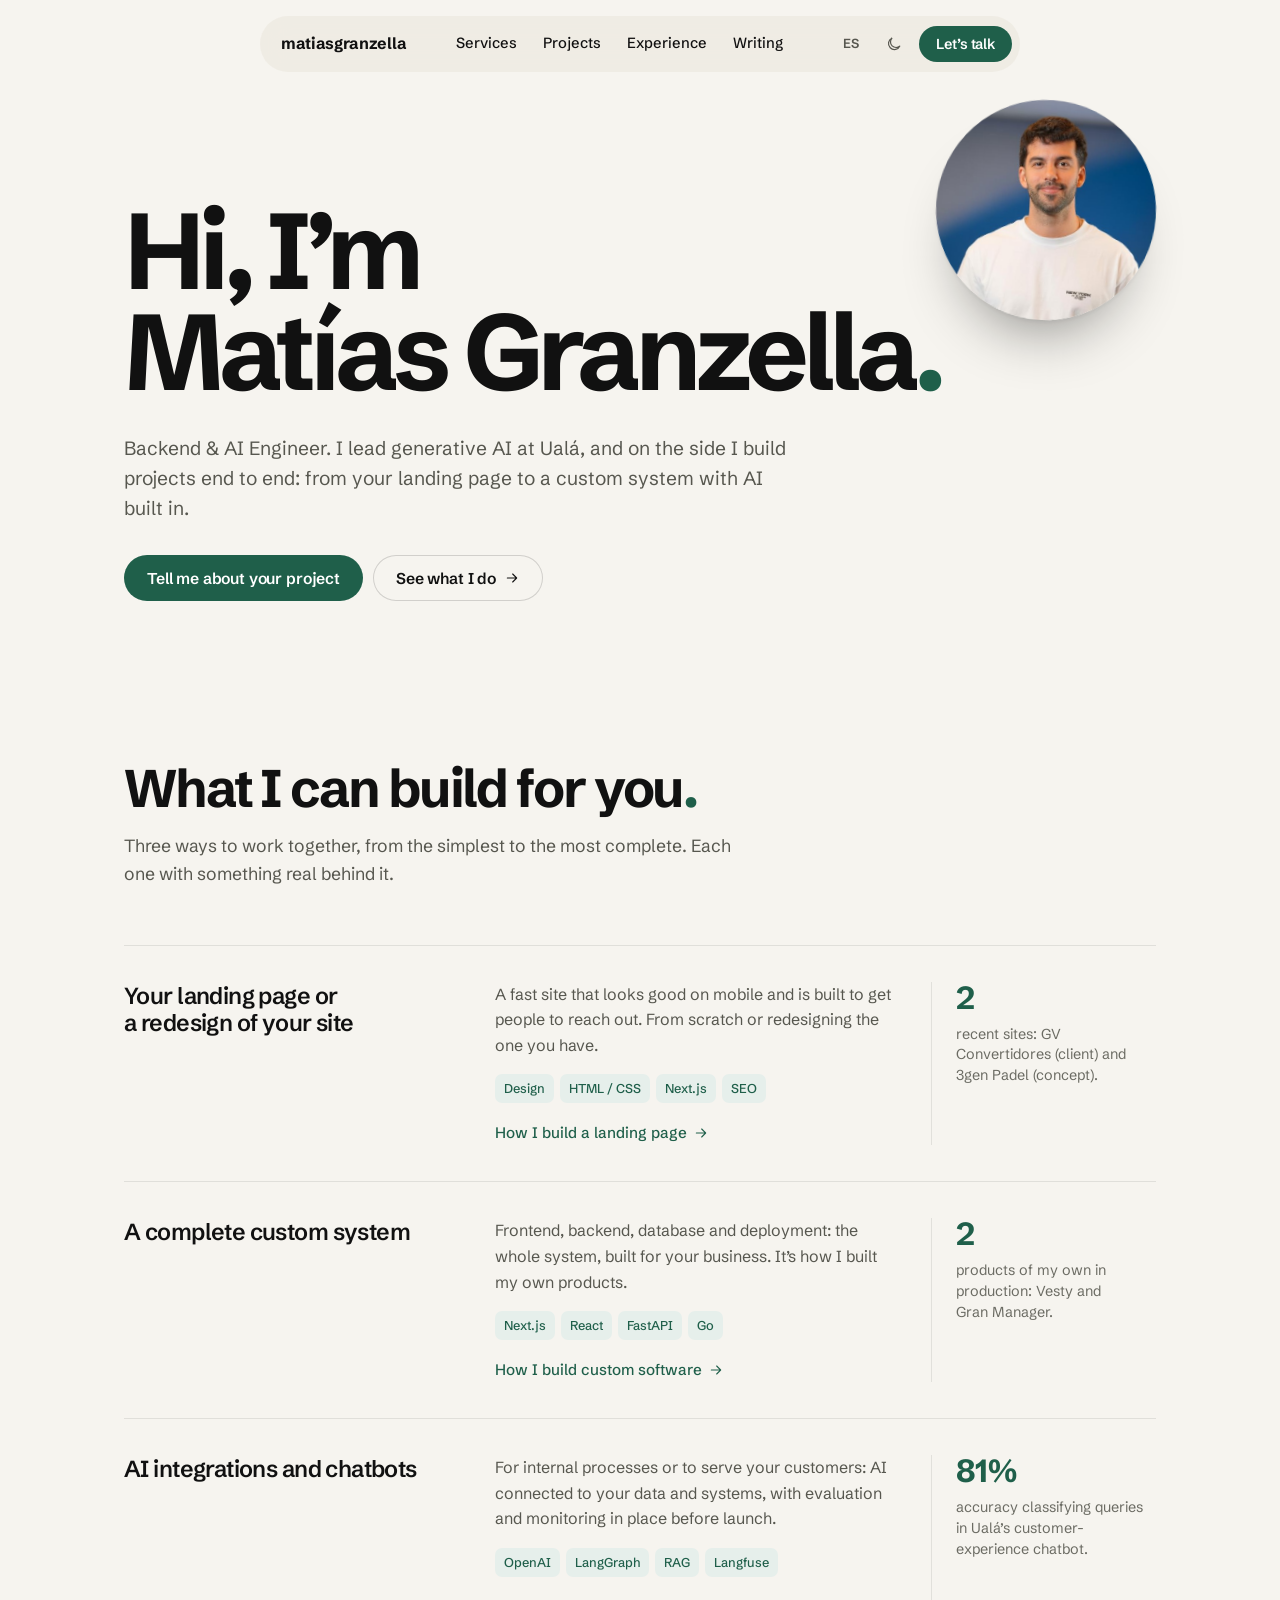
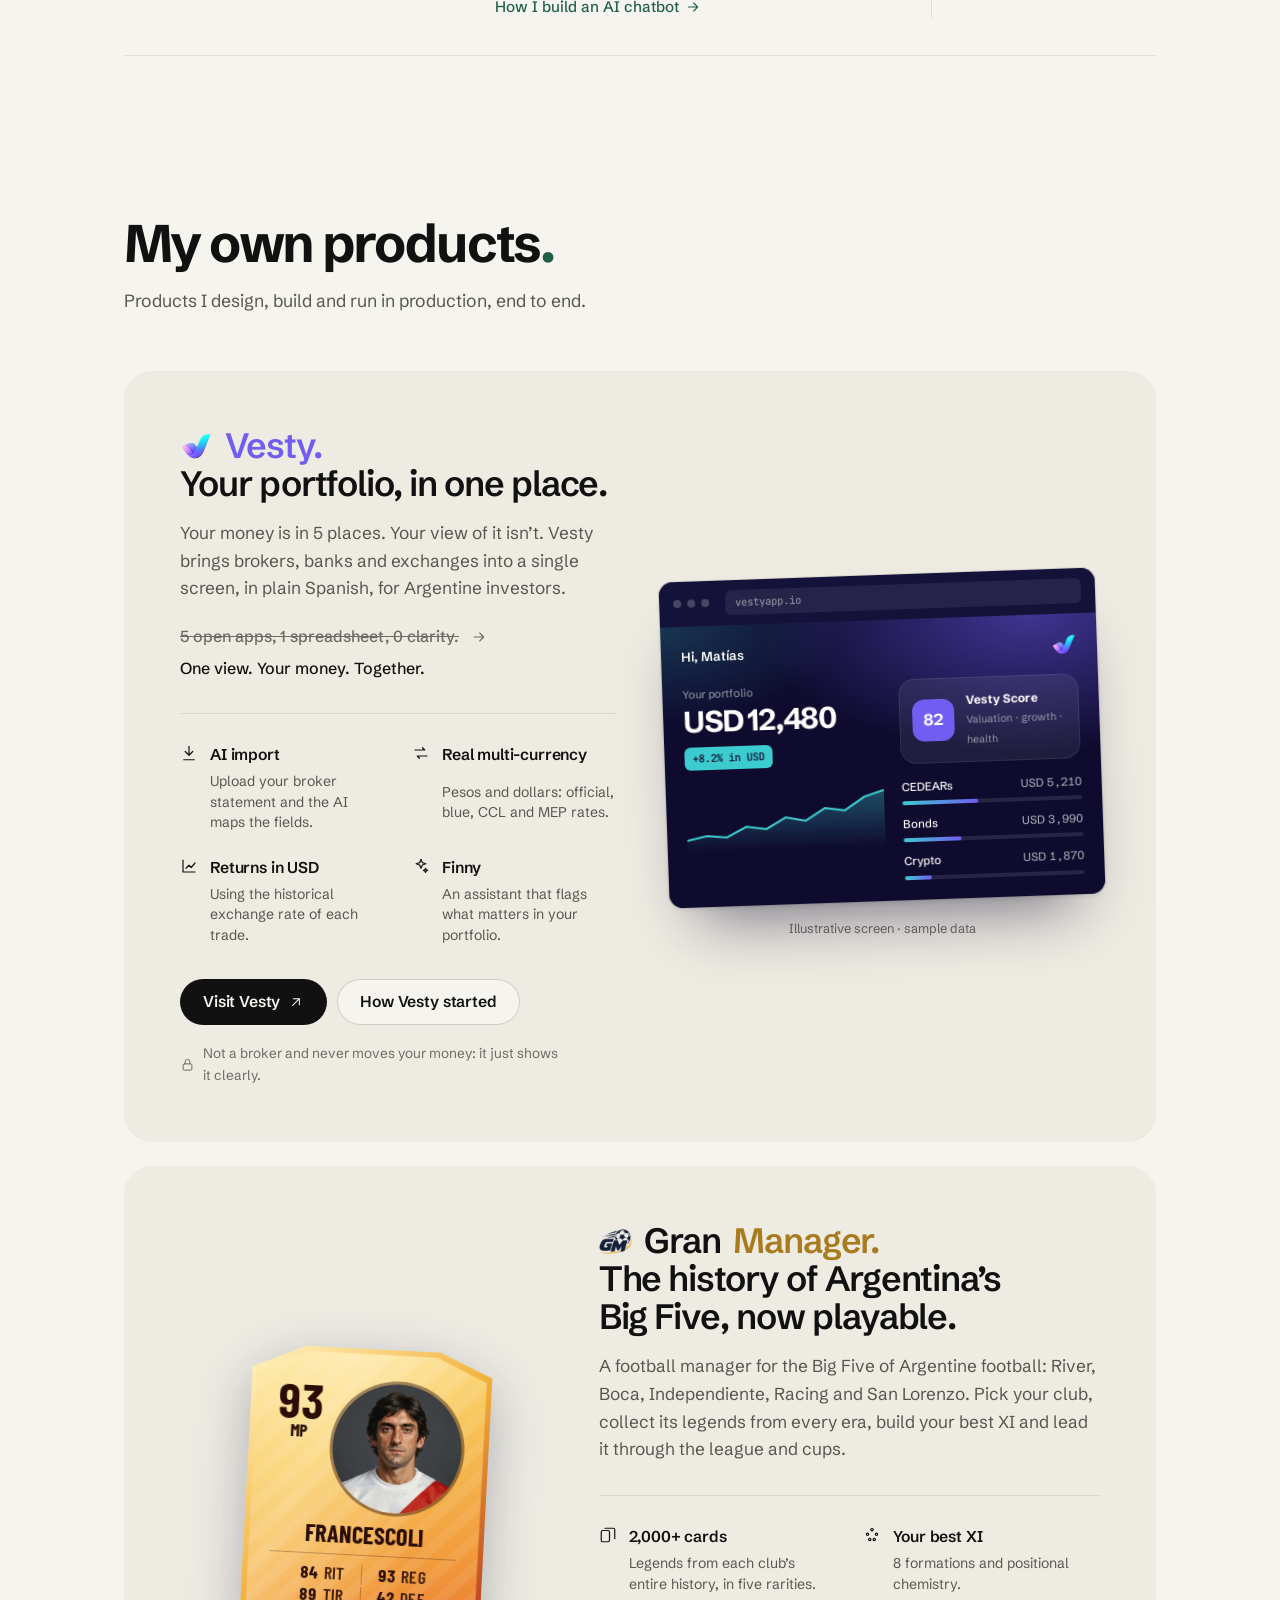
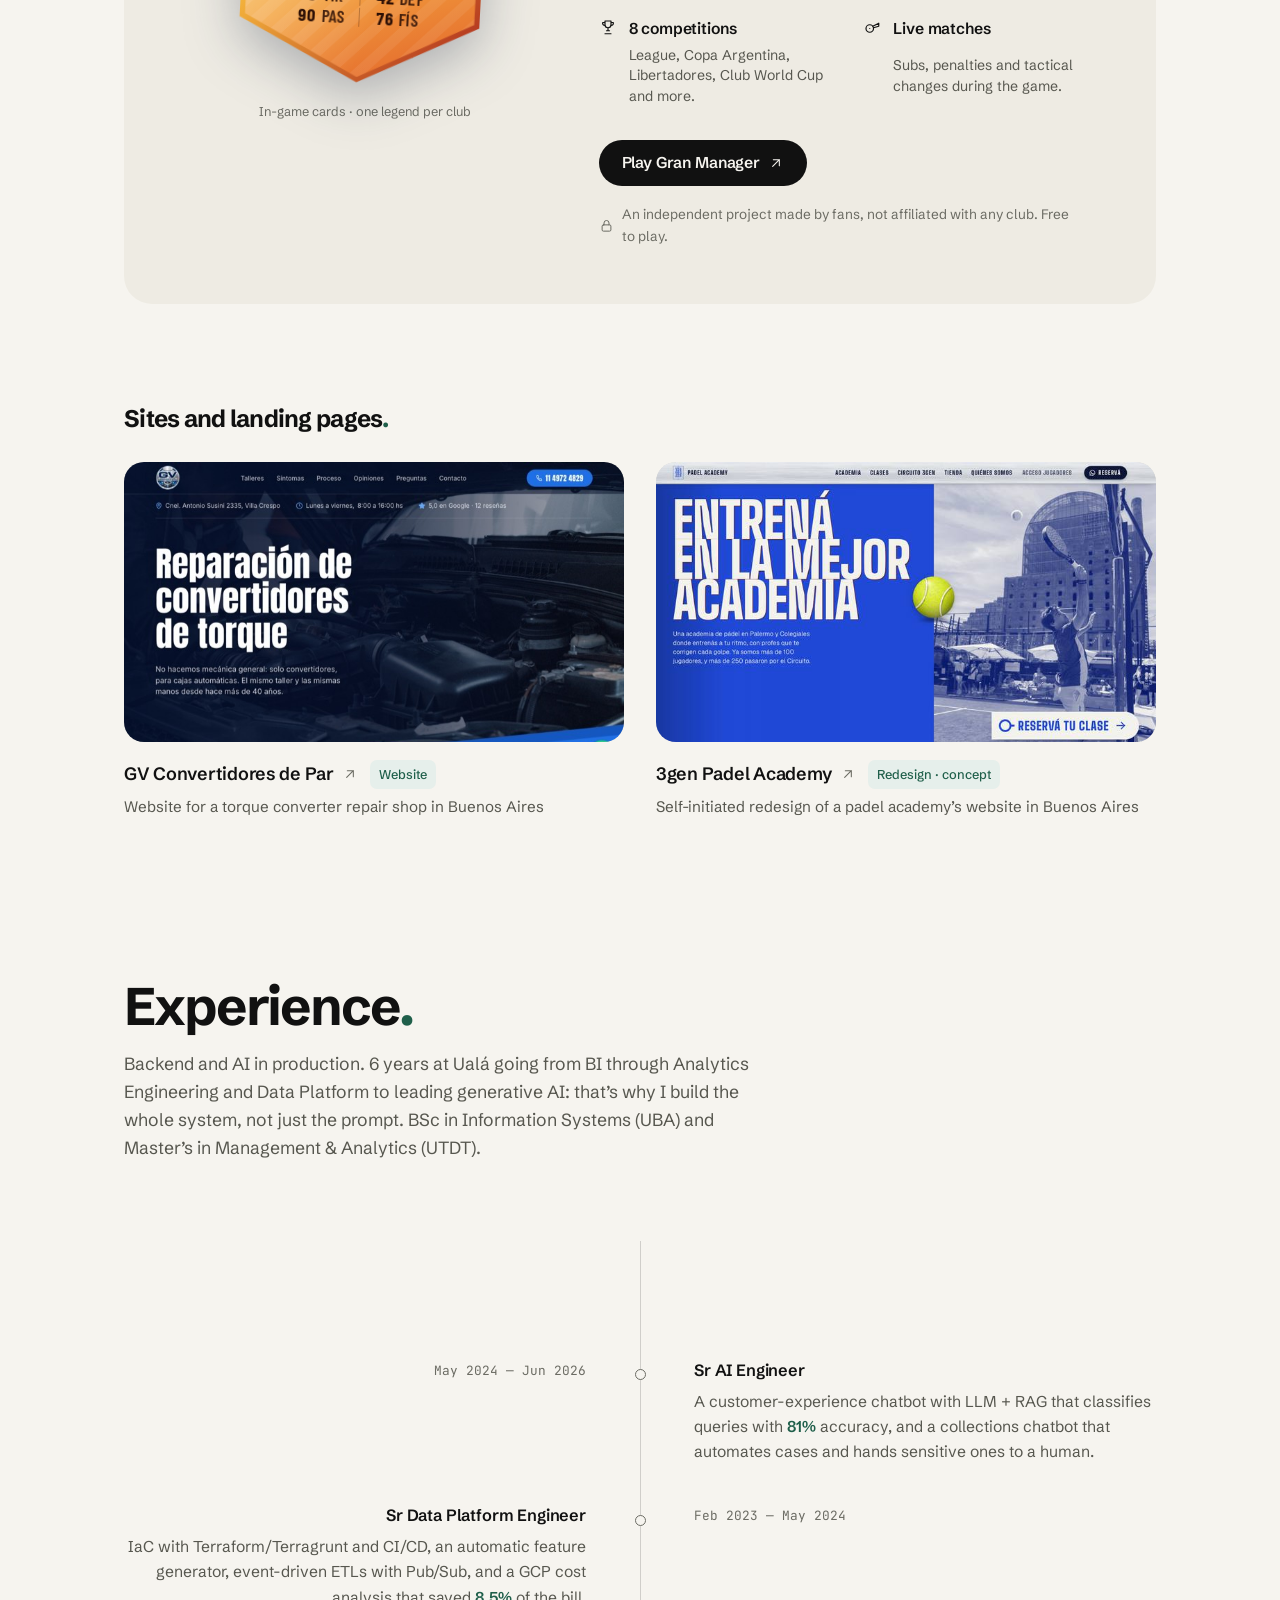
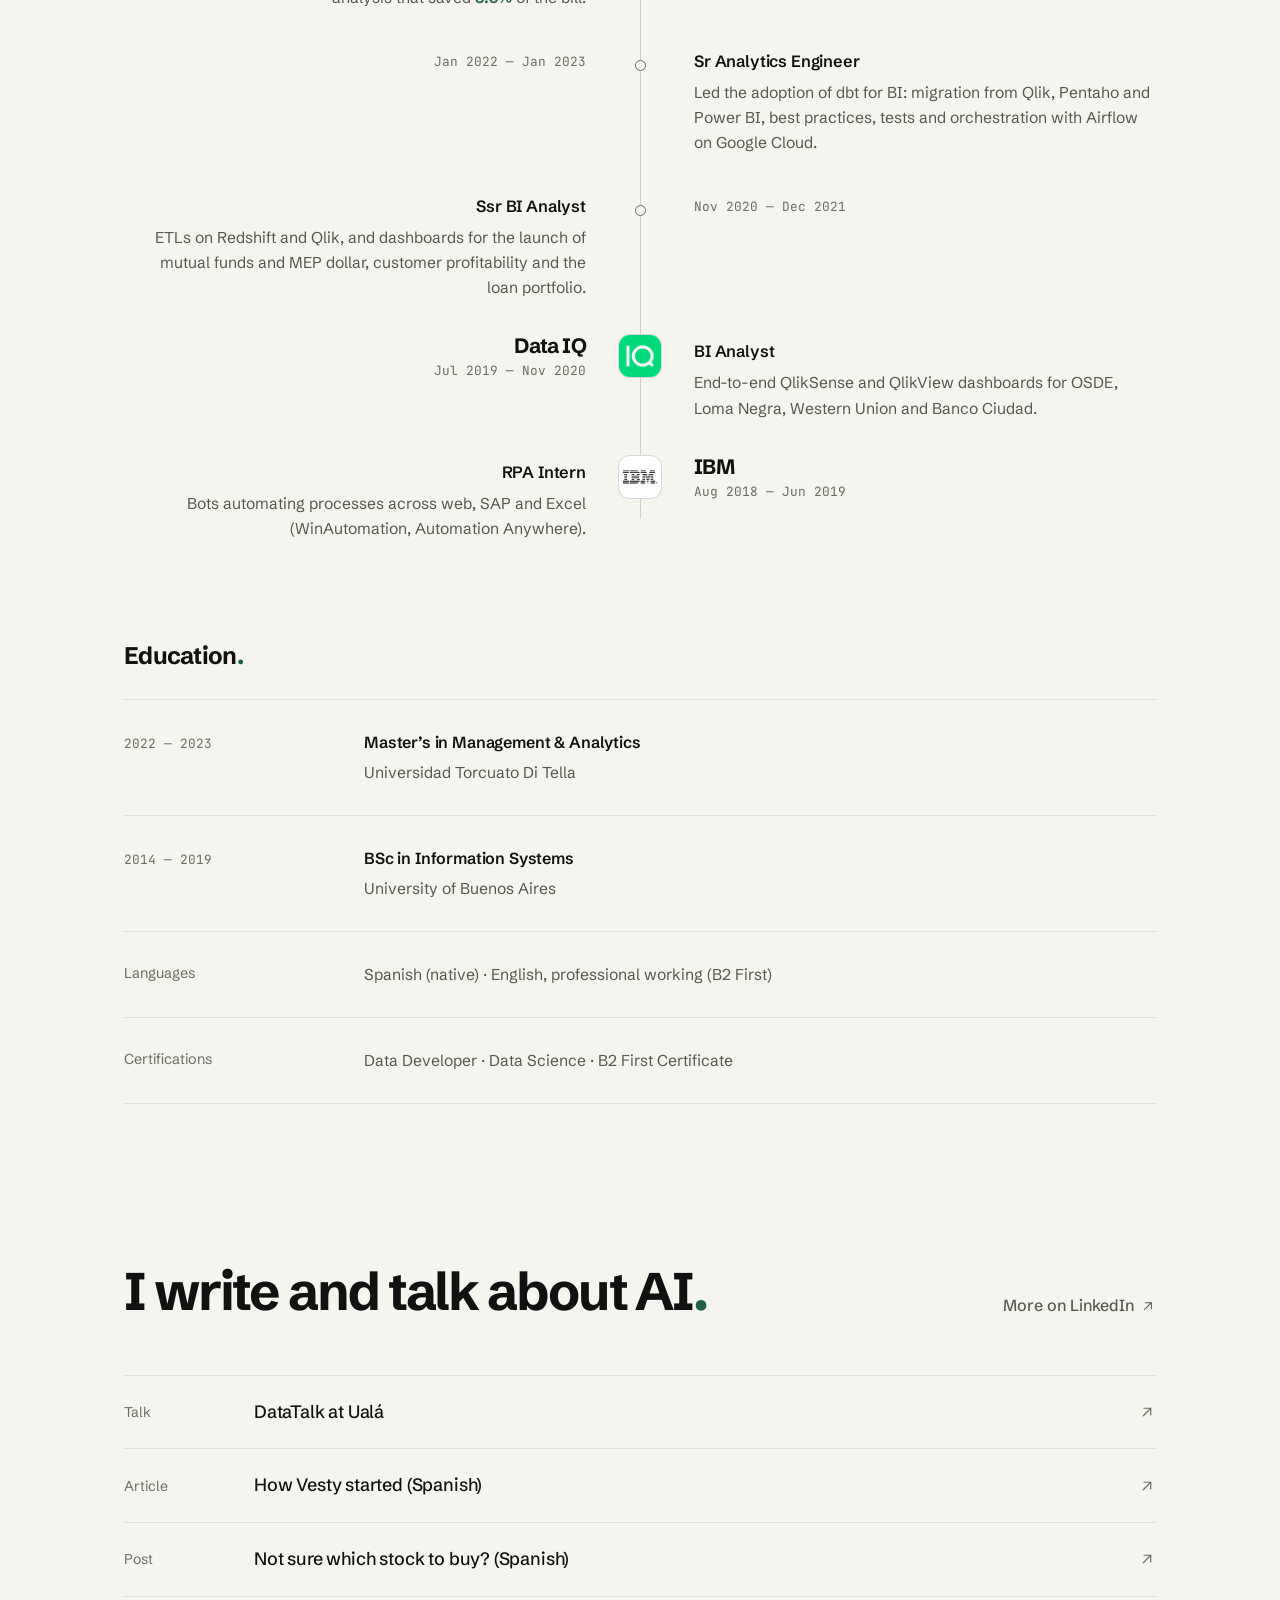
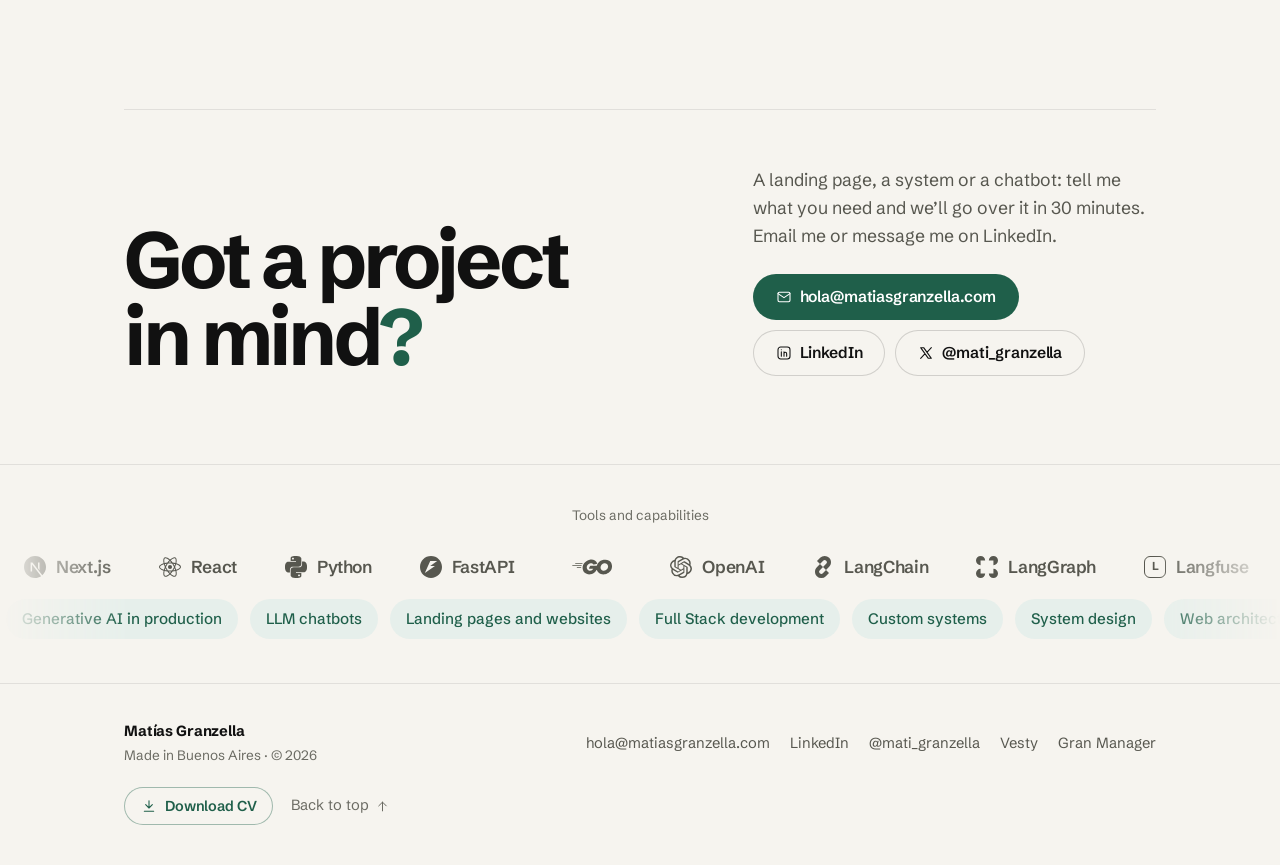
==== en/index.html @ 5f2bec71 "SEO: páginas de servicios, home en inglés, sitemap y datos estructurados - Una página estática por s" ====
<!DOCTYPE html>
<!-- Generado por scripts/build.mjs desde index.html. No editar a mano. -->
<html lang="en">
<head>
  <meta charset="UTF-8" />
  <meta name="viewport" content="width=device-width, initial-scale=1.0" />
  <title>Matías Granzella — Freelance Backend &amp; AI Engineer (Argentina, remote)</title>
  <meta name="description" content="Backend &amp; AI Engineer and AI Lead at Ualá. Freelance, remote from Buenos Aires: AI chatbots and integrations, custom software and landing pages." />
  <meta name="theme-color" content="#f6f4ef" media="(prefers-color-scheme: light)" />
  <meta name="theme-color" content="#0b0b0b" media="(prefers-color-scheme: dark)" />

  <!-- PREVIEW AL COMPARTIR (LinkedIn / X / WhatsApp) -->
  <link rel="canonical" href="https://matiasgranzella.com/en/" />
  <link rel="alternate" hreflang="es" href="https://matiasgranzella.com/" />
  <link rel="alternate" hreflang="en" href="https://matiasgranzella.com/en/" />
  <link rel="alternate" hreflang="x-default" href="https://matiasgranzella.com/" />
  <meta property="og:type" content="website" />
  <meta property="og:site_name" content="Matías Granzella" />
  <meta property="og:locale" content="en_US" />
  <meta property="og:title" content="Matías Granzella — Freelance Backend &amp; AI Engineer (Argentina, remote)" />
  <meta property="og:description" content="Backend &amp; AI Engineer and AI Lead at Ualá. Freelance, remote from Buenos Aires: AI chatbots and integrations, custom software and landing pages." />
  <meta property="og:url" content="https://matiasgranzella.com/en/" />
  <meta property="og:image" content="https://matiasgranzella.com/assets/og-image-v6.png" />
  <meta property="og:image:secure_url" content="https://matiasgranzella.com/assets/og-image-v6.png" />
  <meta property="og:image:width" content="1200" />
  <meta property="og:image:height" content="630" />
  <meta property="og:image:type" content="image/png" />
  <meta property="og:image:alt" content="Matías Granzella — Backend &amp; AI Engineer: landings, sistemas a medida y chatbots con IA" />

  <!-- Twitter / X -->
  <meta name="twitter:card" content="summary_large_image" />
  <meta name="twitter:title" content="Matías Granzella — Freelance Backend &amp; AI Engineer (Argentina, remote)" />
  <meta name="twitter:description" content="Backend &amp; AI Engineer and AI Lead at Ualá. Freelance, remote from Buenos Aires: AI chatbots and integrations, custom software and landing pages." />
  <meta name="twitter:image" content="https://matiasgranzella.com/assets/og-image-v6.png" />
  <meta name="twitter:creator" content="@mati_granzella" />

  <!-- Datos estructurados (Google y buscadores con IA): quién soy y qué servicios ofrezco -->
  <script type="application/ld+json">
  {
    "@context": "https://schema.org",
    "@graph": [
      {
        "@type": "Person",
        "@id": "https://matiasgranzella.com/#person",
        "name": "Matías Granzella",
        "alternateName": "Matías Federico Granzella",
        "url": "https://matiasgranzella.com/",
        "image": "https://matiasgranzella.com/assets/foto_perfil.jpeg",
        "jobTitle": "Backend & AI Engineer",
        "email": "mailto:hola@matiasgranzella.com",
        "description": "Backend & AI Engineer en Buenos Aires. AI Lead en Ualá y desarrollador freelance: landings, sistemas a medida con backend propio e integraciones y chatbots con IA.",
        "worksFor": { "@type": "Organization", "name": "Ualá", "url": "https://www.uala.com.ar" },
        "alumniOf": [
          { "@type": "CollegeOrUniversity", "name": "Universidad de Buenos Aires" },
          { "@type": "CollegeOrUniversity", "name": "Universidad Torcuato Di Tella" }
        ],
        "address": { "@type": "PostalAddress", "addressLocality": "Buenos Aires", "addressCountry": "AR" },
        "knowsLanguage": ["es", "en"],
        "knowsAbout": [
          "Inteligencia artificial generativa", "Chatbots con LLMs", "RAG", "Agentes con LLMs",
          "Desarrollo web", "Landing pages", "Desarrollo Full Stack", "Next.js", "React",
          "Python", "FastAPI", "Go", "PostgreSQL", "Supabase", "Google Cloud", "dbt", "Airflow"
        ],
        "sameAs": [
          "https://www.linkedin.com/in/matias-federico-granzella",
          "https://twitter.com/mati_granzella"
        ]
      },
      {
        "@type": "ProfessionalService",
        "@id": "https://matiasgranzella.com/#service",
        "name": "Matías Granzella — Desarrollo web e IA freelance",
        "url": "https://matiasgranzella.com/",
        "image": "https://matiasgranzella.com/assets/og-image-v6.png",
        "description": "Desarrollo freelance de landings y sitios web, sistemas a medida con backend propio e integraciones y chatbots con IA para empresas.",
        "founder": { "@id": "https://matiasgranzella.com/#person" },
        "address": { "@type": "PostalAddress", "addressLocality": "Buenos Aires", "addressCountry": "AR" },
        "areaServed": [{ "@type": "Country", "name": "Argentina" }, "Remoto"],
        "hasOfferCatalog": {
          "@type": "OfferCatalog",
          "name": "Servicios",
          "itemListElement": [
            { "@type": "Offer", "itemOffered": { "@type": "Service", "url": "https://matiasgranzella.com/servicios/landing-pages/", "name": "Landing pages y rediseño de sitios web", "description": "Webs rápidas, pensadas para el celular y para que te escriban. Desde cero o rediseñando la que ya tenés." } },
            { "@type": "Offer", "itemOffered": { "@type": "Service", "url": "https://matiasgranzella.com/servicios/sistemas-a-medida/", "name": "Sistemas a medida", "description": "Frontend, backend, base de datos y deploy: el sistema entero, hecho para tu negocio." } },
            { "@type": "Offer", "itemOffered": { "@type": "Service", "url": "https://matiasgranzella.com/servicios/chatbots-con-ia/", "name": "Integraciones y chatbots con IA", "description": "IA conectada a tus datos y sistemas, para procesos internos o atención al cliente, con evaluación y monitoreo." } }
          ]
        }
      },
      {
        "@type": "WebSite",
        "@id": "https://matiasgranzella.com/#website",
        "url": "https://matiasgranzella.com/",
        "name": "Matías Granzella",
        "inLanguage": "en",
        "publisher": { "@id": "https://matiasgranzella.com/#person" }
      }
    ]
  }
  </script>

  <link rel="icon" type="image/svg+xml" href="/assets/favicon.svg" />
  <link rel="apple-touch-icon" href="/assets/favicon.svg" />

  <script>
    // Tema antes del primer paint: preferencia guardada o la del sistema
    (function () {
      try {
        var t = localStorage.getItem("theme");
        if (t === "dark" || (!t && matchMedia("(prefers-color-scheme: dark)").matches))
          document.documentElement.setAttribute("data-theme", "dark");
      } catch (e) {}
    })();
  </script>

  <link rel="preconnect" href="https://fonts.googleapis.com" />
  <link rel="preconnect" href="https://fonts.gstatic.com" crossorigin />
  <link href="https://fonts.googleapis.com/css2?family=Barlow+Condensed:wght@600;700&family=JetBrains+Mono:wght@400;500&family=Schibsted+Grotesk:wght@400;500;600;700&display=swap" rel="stylesheet" />
  <link rel="stylesheet" href="/styles.css" />
</head>
<body>
  <a class="skip" href="#main">Saltar al contenido</a>
  <div class="progress" id="progress" aria-hidden="true"></div>

  <header class="nav" id="nav">
    <a href="#top" class="nav__brand" aria-label="Inicio">
      <span class="nav__handle" id="navHandle"></span>
    </a>
    <nav class="nav__links" aria-label="Secciones">
      <a href="#servicios" data-nav="services">Servicios</a>
      <a href="#proyectos" data-nav="projects">Proyectos</a>
      <a href="#experiencia" data-nav="experience">Experiencia</a>
      <a href="#contenido" data-nav="content">Contenido</a>
    </nav>
    <div class="nav__actions">
      <button class="lang-toggle" id="langToggle" type="button">EN</button>
      <button class="theme-toggle" id="themeToggle" type="button" aria-label="Cambiar a modo oscuro">
        <svg class="icon-moon" viewBox="0 0 24 24" aria-hidden="true"><path d="M20 14.5A8 8 0 1 1 9.5 4a6.5 6.5 0 0 0 10.5 10.5Z"/></svg>
        <svg class="icon-sun" viewBox="0 0 24 24" aria-hidden="true"><circle cx="12" cy="12" r="4"/><path d="M12 2v2M12 20v2M4.9 4.9l1.4 1.4M17.7 17.7l1.4 1.4M2 12h2M20 12h2M4.9 19.1l1.4-1.4M17.7 6.3l1.4-1.4"/></svg>
      </button>
      <a class="btn btn--primary btn--sm" id="navCta" href="#">Hablemos</a>
    </div>
  </header>

  <main id="main">
    <!-- HERO -->
    <section class="hero" id="top">
      <div class="container hero__inner">
        <!-- Foto como tarjeta inclinada, al lado del primer renglón del nombre -->
        <figure class="hero__photo">
          <img id="heroPhoto" src="/assets/foto_perfil.jpeg" alt="Matías Granzella" width="681" height="531" fetchpriority="high" />
        </figure>
        <h1 class="hero__title" id="heroTitle"></h1>
        <p class="hero__sub" id="heroSub"></p>
        <div class="hero__ctas" id="heroCtas"></div>
        <p class="hero__status" id="heroStatus"></p>
      </div>
    </section>

    <!-- SERVICIOS -->
    <section class="section" id="servicios">
      <div class="container">
        <header class="section__head">
          <h2 class="section__title" id="servicesTitle"></h2>
          <p class="section__intro" id="servicesIntro"></p>
        </header>
        <ol class="services" id="servicesList"></ol>
      </div>
    </section>

    <!-- PROYECTOS -->
    <section class="section" id="proyectos">
      <div class="container">
        <header class="section__head">
          <h2 class="section__title" id="projectsTitle"></h2>
          <p class="section__intro" id="projectsIntro"></p>
        </header>
        <div class="projects" id="projectsList"></div>

        <h3 class="section__subtitle" id="otherProjectsTitle"></h3>
        <ul class="others" id="otherProjectsList"></ul>
      </div>
    </section>

    <!-- EXPERIENCIA -->
    <section class="section" id="experiencia">
      <div class="container">
        <header class="section__head">
          <h2 class="section__title" id="expTitle"></h2>
          <p class="section__intro" id="expAbout"></p>
        </header>
        <ol class="tl" id="cvList"></ol>

        <h3 class="section__subtitle" id="eduTitle"></h3>
        <div class="cv" id="eduList"></div>
      </div>
    </section>

    <!-- CONTENIDO -->
    <section class="section" id="contenido">
      <div class="container">
        <header class="section__head section__head--row">
          <h2 class="section__title" id="contentTitle"></h2>
          <a class="link-arrow" id="contentCta" href="#"></a>
        </header>
        <ul class="posts" id="contentList"></ul>
      </div>
    </section>

    <!-- CIERRE -->
    <section class="section section--tight" id="contacto">
      <div class="container">
        <div class="closing">
          <h2 class="closing__title" id="contactTitle"></h2>
          <div class="closing__side">
            <p class="closing__text" id="contactText"></p>
            <div class="closing__ctas" id="contactCtas"></div>
          </div>
        </div>
        <p class="closing__personal" id="contactPersonal"></p>
      </div>
    </section>

    <!-- STACK -->
    <section class="stack" aria-label="Tecnologías con las que trabajo">
      <p class="stack__label" id="stackLabel"></p>
      <div class="stack__viewport">
        <ul class="stack__track" id="stackTrack"></ul>
      </div>
      <div class="stack__viewport">
        <ul class="stack__track stack__track--caps" id="capsTrack"></ul>
      </div>
    </section>
  </main>

  <footer class="footer">
    <div class="container footer__inner">
      <div class="footer__id">
        <span class="footer__name" id="footerName"></span>
        <span class="footer__made" id="footerMade"></span>
      </div>
      <nav class="footer__links" id="footerLinks" aria-label="Links"></nav>
      <div class="footer__actions">
        <a class="btn btn--ghost btn--sm footer__cv" id="footerCv" download></a>
        <a class="footer__top" id="footerTop" href="#top"></a>
      </div>
    </div>
  </footer>

  <script src="/data.js"></script>
  <script src="/app.js"></script>
</body>
</html>
---- styles.css ----
/* ============================================================================
   ESTILOS — normalmente no necesitás tocar esto.
   El color de acento se cambia desde data.js (campo "accent").
   ========================================================================== */

:root {
  --bg: #f6f4ef;
  --surface: #eeebe3;
  --surface-2: #e5e1d7;
  --ink: #111111;
  --ink-soft: #57574f;
  --ink-faint: #6b6b63;
  --line: rgba(17, 17, 17, 0.09);
  --line-strong: rgba(17, 17, 17, 0.16);
  --accent: #1F5F4A;
  --accent-ink: #1F5F4A;
  --accent-strong: #1F5F4A;
  --accent-strong-hover: #184c3b;
  --accent-on: #ffffff;
  --accent-tint: #e6efeb;
  --accent-display: #1F5F4A;
  --inverse-bg: #111111;
  --inverse-ink: #ffffff;
  --inverse-soft: rgba(255, 255, 255, 0.68);

  --sans: "Schibsted Grotesk", ui-sans-serif, system-ui, -apple-system, "Segoe UI", sans-serif;
  --mono: "JetBrains Mono", ui-monospace, "SF Mono", Menlo, monospace;

  --container: 1080px;
  --gutter: 24px;
  --radius-lg: 28px;   /* superficies grandes: productos, cierre, foto del hero */
  --radius-card: 20px; /* tarjetas internas: recorrido, otros proyectos */
  --ease-out: cubic-bezier(0.16, 1, 0.3, 1);

  color-scheme: light;
}

[data-theme="dark"] {
  --bg: #0b0b0b;
  --surface: #161615;
  --surface-2: #1f1f1d;
  --ink: #f2f2ef;
  --ink-soft: #b3b3ab;
  --ink-faint: #8a8a82;
  --line: rgba(255, 255, 255, 0.09);
  --line-strong: rgba(255, 255, 255, 0.18);
  --accent: #6fae93;
  --accent-ink: #7fbfa3;
  --accent-strong: #6fae93;
  --accent-strong-hover: #7fbfa3;
  --accent-on: #0b0b0b;
  --accent-tint: rgba(111, 174, 147, 0.14);
  --accent-display: #7fbfa3;
  --inverse-bg: #f2f2ef;
  --inverse-ink: #0b0b0b;
  --inverse-soft: rgba(11, 11, 11, 0.66);

  color-scheme: dark;
}

*, *::before, *::after { margin: 0; padding: 0; box-sizing: border-box; }

html { scroll-behavior: smooth; scroll-padding-top: 96px; -webkit-text-size-adjust: 100%; }

body {
  font-family: var(--sans);
  font-size: 1rem;
  line-height: 1.6;
  background: var(--bg);
  color: var(--ink);
  -webkit-font-smoothing: antialiased;
  text-rendering: optimizeLegibility;
}

::selection { background: color-mix(in srgb, var(--accent) 24%, transparent); color: var(--ink); }
:focus-visible { outline: 2px solid var(--accent); outline-offset: 3px; border-radius: 6px; }
html { scrollbar-color: var(--line-strong) var(--bg); }

a { color: inherit; text-decoration: none; }
ul, ol { list-style: none; }
img, svg { display: block; }
h1, h2, h3 { text-wrap: balance; }
p { text-wrap: pretty; }

.container { max-width: var(--container); margin: 0 auto; padding: 0 var(--gutter); }

.skip {
  position: absolute; left: 12px; top: -48px; z-index: 200;
  background: var(--ink); color: var(--bg);
  padding: 10px 16px; border-radius: 100px; font-weight: 600; font-size: .9rem;
}
.skip:focus { top: 12px; }

.mono { font-family: var(--mono); font-variant-numeric: tabular-nums; }

/* ICONOS ------------------------------------------------------------------- */
.i {
  width: 18px; height: 18px;
  fill: none; stroke: currentColor; stroke-width: 1.6;
  stroke-linecap: round; stroke-linejoin: round;
  flex-shrink: 0;
}

/* BOTONES ------------------------------------------------------------------ */
.btn {
  display: inline-flex; align-items: center; justify-content: center; gap: 8px;
  font: 600 .98rem/1 var(--sans);
  letter-spacing: -.01em;
  padding: 14px 22px;
  border-radius: 100px;
  border: 1px solid transparent;
  cursor: pointer;
  white-space: nowrap;
  transition: background-color .2s, border-color .2s, color .2s, transform .2s var(--ease-out);
}
.btn:active { transform: scale(.97); }
.btn--primary { background: var(--accent-strong); color: var(--accent-on); }
.btn--primary:hover { background: var(--accent-strong-hover); }
.btn--ghost { background: var(--bg); color: var(--ink); border-color: var(--line-strong); }
.btn--ghost:hover { background: var(--surface); }
.btn--sm { padding: 10px 16px; font-size: .9rem; }
.btn .i { width: 16px; height: 16px; transition: transform .25s var(--ease-out); }
.btn:hover .i--arrow { transform: translateX(3px); }

.link-arrow {
  display: inline-flex; align-items: center; gap: 6px;
  font-weight: 500; color: var(--ink-soft);
  transition: color .2s;
}
.link-arrow:hover { color: var(--accent-ink); }
.link-arrow .i { width: 16px; height: 16px; transition: transform .25s var(--ease-out); }
.link-arrow:hover .i { transform: translate(2px, -2px); }

/* NAV ---------------------------------------------------------------------- */
.nav {
  position: fixed; z-index: 100;
  top: 16px; left: 50%;
  transform: translateX(-50%);
  width: min(760px, calc(100% - 24px));
  display: flex; align-items: center; justify-content: space-between; gap: 12px;
  padding: 7px 7px 7px 10px;
  background: color-mix(in srgb, var(--surface) 88%, transparent);
  backdrop-filter: saturate(1.4) blur(14px);
  -webkit-backdrop-filter: saturate(1.4) blur(14px);
  border: 1px solid transparent;
  border-radius: 100px;
  transition: border-color .3s, box-shadow .3s;
}
.nav.is-scrolled { border-color: var(--line); box-shadow: 0 6px 24px -12px rgba(0, 0, 0, .18); }
.nav__brand { display: flex; align-items: center; padding-left: 10px; font-weight: 700; letter-spacing: -.02em; }
.nav__links { position: relative; display: flex; gap: 2px; }
.nav__links a { position: relative; z-index: 1; }
/* Pastilla de la sección activa: se traslada de un link al otro */
.nav__pill {
  position: absolute; top: 0; bottom: 0; left: 0;
  width: var(--w, 0);
  transform: translateX(var(--x, 0));
  border-radius: 100px;
  background: var(--accent-tint);
  opacity: 0;
  transition: transform .55s var(--ease-out), width .55s var(--ease-out), opacity .3s;
}
.nav__pill.is-on { opacity: 1; }
.nav__pill.is-instant { transition: none; }
.nav__links a {
  font-size: .92rem; font-weight: 500;
  color: var(--ink);
  padding: 8px 12px; border-radius: 100px;
  transition: color .2s, background-color .2s;
}
.nav__links a:hover { background: var(--surface-2); color: var(--accent-ink); }
.nav__links a.is-active { color: var(--accent-ink); }
.nav__links a.is-active:hover { background: transparent; }
.nav__actions { display: flex; align-items: center; gap: 6px; }

.theme-toggle {
  width: 38px; height: 38px;
  display: grid; place-items: center;
  border-radius: 50%;
  border: 0; background: transparent;
  color: var(--ink-soft);
  cursor: pointer;
  transition: color .2s, background-color .2s;
}
.theme-toggle:hover { color: var(--ink); background: var(--surface-2); }
.theme-toggle svg { width: 18px; height: 18px; fill: none; stroke: currentColor; stroke-width: 1.6; stroke-linecap: round; }
.lang-toggle {
  display: inline-flex; align-items: center;
  height: 38px; padding: 0 10px;
  border: 0; border-radius: 100px; background: transparent;
  font: 600 .82rem/1 var(--sans); letter-spacing: .02em;
  color: var(--ink-soft); cursor: pointer;
  transition: color .2s, background-color .2s;
}
.lang-toggle:hover { color: var(--ink); background: var(--surface-2); }
.theme-toggle .icon-sun { display: none; }
[data-theme="dark"] .theme-toggle .icon-sun { display: block; }
[data-theme="dark"] .theme-toggle .icon-moon { display: none; }

@media (max-width: 720px) {
  .nav__links { display: none; }
}
@media (max-width: 380px) {
  .nav__handle { display: none; }
}

/* HERO ---------------------------------------------------------------------
   El nombre gigante, alineado a la izquierda; la foto es una tarjeta inclinada
   que ocupa el hueco a la derecha de "Hola, soy". */
.hero { padding: 200px 0 0; }
.hero__inner { position: relative; }
.hero__photo {
  position: absolute; z-index: 1;
  right: var(--gutter); top: -100px;
  width: clamp(150px, 19vw, 220px);
  aspect-ratio: 1;
  transform: perspective(900px) rotate(4deg) rotateX(var(--rx, 0deg)) rotateY(var(--ry, 0deg));
  transition: transform .5s var(--ease-out);
}
.hero__photo.is-tilting { transition: transform .12s linear; }
.hero__photo img {
  width: 100%; height: 100%;
  border-radius: 50%;
  object-fit: cover; object-position: 50% 30%;
  box-shadow: 0 2px 4px rgba(0, 0, 0, .06), 0 40px 60px -32px rgba(0, 0, 0, .45);
}
.hero__title {
  font-size: clamp(2.9rem, 8.4vw, 7.4rem);
  font-weight: 700;
  line-height: .94;
  letter-spacing: -.055em;
}
.hero__line { display: block; }
.hero__accent { color: var(--accent-display); }
.hero__sub {
  margin-top: 32px;
  font-size: clamp(1.06rem, 1.6vw, 1.2rem);
  line-height: 1.55;
  color: var(--ink-soft);
  max-width: 56ch;
}
.hero__ctas { display: flex; flex-wrap: wrap; gap: 10px; margin-top: 32px; }
.hero__status {
  display: inline-flex; align-items: center; gap: 10px;
  margin-top: 26px;
  font-size: .9rem; color: var(--ink-faint);
}
.hero__status:empty { display: none; }
.status-dot {
  width: 8px; height: 8px; border-radius: 50%;
  background: var(--accent);
  box-shadow: 0 0 0 4px color-mix(in srgb, var(--accent) 18%, transparent);
}

/* Entrada orquestada: la foto aparece, el nombre sube renglón por renglón */
@keyframes settle {
  from { opacity: 0; transform: translateY(18px); filter: blur(6px); }
  to { opacity: 1; transform: none; filter: none; }
}
@keyframes photoIn {
  from { opacity: 0; transform: translateY(16px) rotate(-6deg) scale(.92); }
  to { opacity: 1; transform: none; }
}
.hero__photo img { animation: photoIn 1.2s var(--ease-out) .5s both; }
.hero__line, .hero__sub, .hero__ctas, .hero__status { animation: settle 1s var(--ease-out) both; }
.hero__line { animation-delay: calc(.25s + var(--i, 0) * .12s); }
.hero__sub { animation-delay: .6s; }
.hero__ctas { animation-delay: .7s; }
.hero__status { animation-delay: .8s; }

@media (max-width: 720px) {
  .hero { padding-top: 120px; }
  .hero__photo { position: static; width: clamp(120px, 36vw, 160px); margin-bottom: 28px; transform: rotate(4deg); }
}

/* STACK (cintas al final) -------------------------------------------------- */
.stack { margin-top: 88px; padding: 40px 0 44px; border-top: 1px solid var(--line); }
.stack__label { text-align: center; font-size: .85rem; color: var(--ink-faint); margin-bottom: 26px; }
.stack__viewport {
  overflow: hidden;
  -webkit-mask-image: linear-gradient(90deg, transparent, #000 10%, #000 90%, transparent);
  mask-image: linear-gradient(90deg, transparent, #000 10%, #000 90%, transparent);
}
.stack__viewport + .stack__viewport { margin-top: 18px; }
.stack__track { display: flex; align-items: center; width: max-content; animation: marquee 60s linear infinite; }
.stack__track--caps { animation-duration: 70s; animation-direction: reverse; }
.stack__viewport:hover .stack__track { animation-play-state: paused; }
.stack__item {
  display: inline-flex; align-items: center; gap: 10px;
  font-size: 1.08rem; font-weight: 600; letter-spacing: -.02em;
  color: var(--ink-soft);
  padding: 0 24px;
  white-space: nowrap;
  transition: color .3s;
}
.stack__item:hover { color: var(--ink); }
.stack__logo {
  width: 22px; height: 22px; flex-shrink: 0;
  background: currentColor;
  -webkit-mask: var(--logo) center / contain no-repeat;
  mask: var(--logo) center / contain no-repeat;
}
.stack__logo--wide { width: 76px; height: 40px; margin: -9px -8px; }
.stack__mono {
  width: 22px; height: 22px; flex-shrink: 0;
  display: grid; place-items: center;
  border-radius: 6px;
  border: 1.6px solid currentColor;
  font-size: .72rem; font-weight: 700; line-height: 1;
}
.stack__cap {
  font-size: .95rem; font-weight: 500;
  color: var(--accent-ink);
  background: var(--accent-tint);
  padding: 8px 16px; margin: 0 6px;
  border-radius: 100px;
  white-space: nowrap;
}
@keyframes marquee { to { transform: translateX(-50%); } }

/* SECCIONES ---------------------------------------------------------------- */
.section { padding: 160px 0 0; }
.section--tight { padding-top: 112px; }
.section__head { max-width: 680px; margin-bottom: 56px; }
.section__head--row {
  max-width: none;
  display: flex; align-items: flex-end; justify-content: space-between; gap: 24px; flex-wrap: wrap;
}
.section__title {
  font-size: clamp(2.2rem, 4.8vw, 3.3rem);
  font-weight: 700;
  line-height: 1.04;
  letter-spacing: -.04em;
}
.section__intro { margin-top: 16px; font-size: 1.1rem; color: var(--ink-soft); max-width: 58ch; }

/* SERVICIOS: filas, no cards ------------------------------------------------ */
.services { border-top: 1px solid var(--line); isolation: isolate; }
@media (max-width: 600px) { .service::before { inset: 0 -12px; } }
.service {
  display: grid;
  grid-template-columns: minmax(0, 5fr) minmax(0, 6fr) minmax(0, 3.4fr);
  gap: 32px 40px;
  padding: 36px 0;
  border-bottom: 1px solid var(--line);
}
.service__title { font-size: 1.45rem; font-weight: 600; line-height: 1.2; letter-spacing: -.025em; }
.service__text { color: var(--ink-soft); }
.service__tags { display: flex; flex-wrap: wrap; gap: 6px; margin-top: 16px; }
.service__link { margin-top: 18px; font-size: .95rem; color: var(--accent-ink); }
.service__link:hover .i { transform: translateX(3px); }
.tag {
  font-size: .8rem; font-weight: 500;
  color: var(--accent-ink);
  padding: 4px 9px; border-radius: 7px;
  background: var(--accent-tint);
}
.service__proof { border-left: 1px solid var(--line); padding-left: 24px; }
.service__proof-value {
  color: var(--accent-display);
  font-size: 2rem; font-weight: 700; letter-spacing: -.04em; line-height: 1;
}
.service__proof-value--word { font-size: 1.35rem; letter-spacing: -.025em; padding-top: 6px; }
.service__proof-text { margin-top: 10px; font-size: .9rem; line-height: 1.45; color: var(--ink-faint); }

@media (max-width: 880px) {
  .service { grid-template-columns: 1fr; gap: 14px; padding: 30px 0; }
  .service__proof { border-left: 0; padding-left: 0; display: flex; align-items: baseline; gap: 14px; margin-top: 6px; }
  .service__proof-value { font-size: 1.5rem; flex-shrink: 0; }
  .service__proof-value--word { font-size: 1.35rem; letter-spacing: -.025em; padding-top: 6px; }
.service__proof-text { margin-top: 0; }
}

/* PRODUCTO: VESTY ------------------------------------------------------------ */
.product {
  --v-teal: #3CCBCE;
  --v-purple: #715DF2;
  --v-ink: #0E0B2E;
  display: grid;
  grid-template-columns: minmax(0, 1.15fr) minmax(0, .85fr);
  gap: 48px;
  align-items: center;
  padding: 56px;
  background: var(--surface);
  border-radius: var(--radius-lg);
  overflow: hidden;
}
.product__logo { display: flex; align-items: center; gap: 12px; color: var(--v-purple); }
.product__mark { width: .95em; height: .95em; object-fit: contain; flex-shrink: 0; }
.product__mark--dark, [data-theme="dark"] .product__mark--light { display: none; }
[data-theme="dark"] .product__mark--dark { display: block; }
.app__logo { width: 26px; height: 26px; object-fit: contain; }
[data-theme="dark"] .product__logo { color: #a79bff; }
.product__pitch {
  font-size: clamp(1.75rem, 3vw, 2.2rem);
  font-weight: 600; line-height: 1.08; letter-spacing: -.03em;
}
.product__desc { margin-top: 16px; font-size: 1.08rem; color: var(--ink-soft); max-width: 46ch; }
.product__problem { margin-top: 22px; display: flex; flex-wrap: wrap; align-items: center; gap: 6px 12px; font-weight: 500; }
.product__problem s { color: var(--ink-faint); text-decoration-thickness: 1px; }
.product__problem .i { color: var(--ink-faint); width: 16px; height: 16px; }

.product__features {
  display: grid; grid-template-columns: 1fr 1fr; gap: 22px 28px;
  margin-top: 32px; padding-top: 28px;
  border-top: 1px solid var(--line);
}
.feature { display: grid; grid-template-columns: auto 1fr; gap: 4px 12px; }
.feature .i { grid-row: span 2; margin-top: 2px; color: var(--ink); }
.feature__title { font-weight: 600; font-size: .98rem; letter-spacing: -.01em; }
.feature__text { font-size: .88rem; line-height: 1.45; color: var(--ink-soft); }

.product__ctas { display: flex; flex-wrap: wrap; gap: 10px; margin-top: 34px; }
.product__trust { margin-top: 18px; font-size: .85rem; color: var(--ink-faint); display: flex; gap: 8px; align-items: center; }
.product__trust .i { width: 15px; height: 15px; }

.product .btn--primary { background: var(--ink); color: var(--bg); }
.product .btn--primary:hover { background: color-mix(in srgb, var(--ink) 82%, var(--bg)); }
.projects { display: grid; gap: 24px; }
.product--vesty { grid-template-columns: minmax(0, 1fr) minmax(0, 1fr); }
.product--gran { grid-template-columns: minmax(0, .85fr) minmax(0, 1.15fr); }
.product--gran .product__visual { order: -1; }
.product--gran .product__logo { color: var(--ink); }
.product--gran .product__logo em { font-style: normal; color: #a87c1e; }
[data-theme="dark"] .product--gran .product__logo em { color: #e6b94e; }

/* Carta de jugador (identidad Gran Manager): el escudo Leyenda del juego. Las cinco cartas están
   apiladas y se ve una (.is-on); app.js las va pasando. Todo en em: escala con el font-size. */
.gstack {
  position: relative;
  width: 10em; height: 13.9em;
  font-size: 24px;
  font-family: "Barlow Condensed", var(--sans);
  transform: rotate(3deg);
  transition: transform .6s var(--ease-out);
}
.product--gran:hover .gstack { transform: rotate(0deg) translateY(-4px); }
.gcard {
  position: absolute; inset: 0;
  filter: drop-shadow(0 .7em 1.1em rgba(20, 33, 58, .3));
  opacity: 0;
  transform: translateX(1.2em) rotate(6deg) scale(.96);
  transition: opacity .5s ease, transform .7s var(--ease-out);
}
.gcard.is-on { opacity: 1; transform: none; }
.gcard::before, .gcard__in { clip-path: polygon(0 7%, 22% 0, 78% 0, 100% 7%, 100% 82%, 50% 100%, 0 82%); }
.gcard::before {
  content: ""; position: absolute; inset: 0;
  background: linear-gradient(135deg, #fff3c4, #f3b13a 45%, #a8211b);
}
.gcard__in {
  position: absolute; inset: .22em;
  overflow: hidden;
  display: grid; grid-template-rows: auto auto 1fr;
  padding: 12% 9% 0;
  background: linear-gradient(160deg, #ffeaa6 0%, #f8c75a 32%, #f19a3c 68%, #e2622a 100%);
  color: #2a0e05;
}
.gcard__in::before {
  content: ""; position: absolute; inset: 0; pointer-events: none;
  background: repeating-linear-gradient(135deg, rgba(255, 255, 255, .07) 0 .45em, transparent .45em .9em);
}
.gcard__in::after {
  content: ""; position: absolute; inset: 0; pointer-events: none;
  mix-blend-mode: soft-light;
  background: linear-gradient(115deg, transparent 32%, rgba(255, 255, 255, .75) 47%, transparent 62%);
  background-size: 260% 260%;
  background-position: var(--mx, 90%) var(--my, 10%);
}
.gcard__top { position: relative; z-index: 1; display: grid; grid-template-columns: minmax(1.9em, auto) 1fr; gap: 6%; align-items: start; }
.gcard__rt { display: flex; flex-direction: column; align-items: center; line-height: .85; }
.gcard__rt b { font-size: 2em; font-weight: 700; letter-spacing: -.02em; font-variant-numeric: tabular-nums; }
.gcard__rt span { font-size: .72em; font-weight: 700; letter-spacing: .02em; margin-top: .15em; }
.gcard__ph {
  position: relative; aspect-ratio: 1; border-radius: 50%; overflow: hidden;
  background: radial-gradient(circle at 50% 35%, #f8bf5e, #b4421d);
  box-shadow: 0 0 0 .12em rgba(42, 14, 5, .45), inset 0 -.6em 1em rgba(0, 0, 0, .18);
}
.gcard__ph img {
  position: absolute; inset: 0; width: 100%; height: 100%;
  object-fit: cover; object-position: 50% 30%;
  scale: 1.18; transform-origin: 50% 8%;
}
.gcard__name {
  position: relative; z-index: 1;
  text-align: center; font-weight: 700; text-transform: uppercase;
  font-size: 1.02em; line-height: 1;
  margin-top: 6%; padding-bottom: 4%;
  border-bottom: 1px solid rgba(42, 14, 5, .28);
  white-space: nowrap;
}
.gcard__stats {
  position: relative; z-index: 1; margin: 0;
  display: grid; grid-template-columns: auto auto; grid-template-rows: repeat(3, auto); grid-auto-flow: column;
  justify-content: center; align-content: start; row-gap: .12em;
  padding: 5% 0 0; font-size: .64em;
}
.gcard__stats div { display: flex; gap: .3em; align-items: baseline; padding: 0 .75em; font-size: 1.15em; line-height: 1.1; }
.gcard__stats div:nth-child(n + 4) { border-left: 1px solid rgba(42, 14, 5, .28); }
.gcard__stats dd { margin: 0; font-weight: 700; min-width: 1.15em; text-align: right; font-variant-numeric: tabular-nums; }
.gcard__stats dt { font-weight: 600; letter-spacing: .02em; opacity: .85; }

.product__visual { display: flex; flex-direction: column; align-items: center; gap: 18px; }
.product__caption { font-size: .8rem; color: var(--ink-faint); }

/* Navegador: Vesty es una web app; la pantalla va en su identidad */
.browser {
  width: 100%; max-width: 480px;
  border-radius: 14px;
  overflow: hidden;
  background: #0a0820;
  box-shadow:
    0 0 0 1px rgba(0, 0, 0, .08),
    0 2px 4px rgba(0, 0, 0, .08),
    0 40px 60px -30px rgba(14, 11, 46, .55);
  transform: rotate(-2deg);
  transition: transform .6s var(--ease-out);
}
.product:hover .browser { transform: rotate(0deg) translateY(-4px); }
.browser__bar { display: flex; align-items: center; gap: 6px; padding: 10px 14px; background: #15123a; }
.browser__bar i { width: 8px; height: 8px; border-radius: 50%; background: rgba(255, 255, 255, .22); }
.browser__url {
  flex: 1; margin-left: 10px;
  font-family: var(--mono); font-size: 10.5px;
  color: rgba(255, 255, 255, .55);
  background: rgba(255, 255, 255, .07);
  border-radius: 6px; padding: 4px 10px;
}
.browser__screen {
  padding: 18px 20px 20px;
  color: #fff;
  background:
    radial-gradient(90% 70% at 85% 0%, rgba(113, 93, 242, .5), transparent 70%),
    radial-gradient(60% 50% at 0% 0%, rgba(60, 203, 206, .22), transparent 70%),
    #0E0B2E;
  font-size: 12px;
}
.app__grid { display: grid; grid-template-columns: minmax(0, 1.1fr) minmax(0, 1fr); gap: 18px; margin-top: 16px; }
.app__main .app__label { margin-top: 0; }
.app__side .app__score { margin-top: 0; }
@media (max-width: 520px) {
  .app__grid { grid-template-columns: 1fr; }
}
.app__top { display: flex; justify-content: space-between; align-items: center; }
.app__hi { font-size: 13px; font-weight: 600; }
.app__label { margin-top: 22px; font-size: 11px; color: rgba(255, 255, 255, .6); }
.app__value { margin-top: 4px; font-size: 30px; font-weight: 700; letter-spacing: -.04em; line-height: 1; }
.app__change {
  display: inline-block; margin-top: 10px;
  font-family: var(--mono); font-size: 10.5px; font-weight: 500;
  color: #0E0B2E; background: #3CCBCE;
  padding: 3px 8px; border-radius: 6px;
}
.app__chart { margin-top: 18px; width: 100%; height: 64px; }
.app__chart path { fill: none; stroke: #3CCBCE; stroke-width: 2; stroke-linecap: round; stroke-linejoin: round; }
.app__chart .area { fill: url(#vfill); stroke: none; }
.app__score {
  display: flex; align-items: center; gap: 12px;
  margin-top: 16px; padding: 12px;
  border-radius: 16px;
  background: rgba(255, 255, 255, .07);
  border: 1px solid rgba(255, 255, 255, .08);
}
.app__score-num {
  width: 42px; height: 42px; flex-shrink: 0;
  display: grid; place-items: center;
  border-radius: 12px;
  background: #715DF2;
  font-size: 16px; font-weight: 700; font-variant-numeric: tabular-nums;
}
.app__score strong { display: block; font-size: 12px; }
.app__score span { font-size: 10.5px; color: rgba(255, 255, 255, .55); }
.app__holdings { margin-top: 14px; display: grid; gap: 10px; }
.app__holding { display: grid; grid-template-columns: 1fr auto; gap: 5px 8px; font-size: 11.5px; }
.app__holding b { font-weight: 500; }
.app__holding em { font-style: normal; color: rgba(255, 255, 255, .7); font-variant-numeric: tabular-nums; }
.app__bar { grid-column: 1 / -1; height: 4px; border-radius: 4px; background: rgba(255, 255, 255, .1); overflow: hidden; }
.app__bar i { display: block; height: 100%; border-radius: 4px; background: linear-gradient(90deg, #3CCBCE, #715DF2); }

@media (max-width: 900px) {
  .product, .product--gran { grid-template-columns: 1fr; padding: 36px 24px 0; gap: 40px; }
  .product--gran { padding-bottom: 36px; }
  .product--gran .product__visual { order: 0; height: auto; overflow: visible; }
  .product--gran .product__caption { order: 0; }
  .gstack { font-size: 21px; }
  .gstack, .product--gran:hover .gstack { transform: none; }
  .product__visual {
    overflow: hidden; height: 400px; justify-content: flex-start;
    -webkit-mask-image: linear-gradient(to bottom, #000 72%, transparent);
    mask-image: linear-gradient(to bottom, #000 72%, transparent);
  }
  .product--gran .product__visual { -webkit-mask-image: none; mask-image: none; }
  .product__caption { order: -1; }
  .browser, .product:hover .browser { transform: none; }
}
@media (max-width: 520px) {
  .product__features { grid-template-columns: 1fr; }
}

/* EXPERIENCIA: recorrido con línea central -------------------------------------
   Columnas: tarjeta | nodo | empresa y período, alternando de lado. */
.tl { position: relative; --node: 44px; }
.tl::before, .tl::after {
  content: ""; position: absolute; left: 50%; top: 22px; bottom: 22px;
  width: 1px; margin-left: -.5px;
  background: var(--line-strong);
}
.tl::after {
  background: var(--accent);
  transform: scaleY(var(--fill, 0)); transform-origin: top;
  transition: transform .25s linear;
}
.tl__item {
  position: relative;
  display: grid;
  grid-template-columns: minmax(0, 1fr) var(--node) minmax(0, 1fr);
  column-gap: 32px;
  align-items: start;
}
.tl__item + .tl__item { margin-top: 20px; }
.tl__item--left .tl__card { grid-column: 1; grid-row: 1; }
.tl__item--left .tl__meta { grid-column: 3; grid-row: 1; }
.tl__item--right .tl__card { grid-column: 3; grid-row: 1; }
.tl__item--right .tl__meta { grid-column: 1; grid-row: 1; text-align: right; align-items: flex-end; }
.tl__node { grid-column: 2; grid-row: 1; display: grid; place-items: center; height: var(--node); margin-top: 14px; z-index: 1; }

/* Sin recuadro: el texto apoyado en la línea, alineado hacia ella */
.tl__card { padding-top: 18px; }
.tl__item--left .tl__card { text-align: right; }
.tl__item--left .tl__role { justify-content: flex-end; }
.tl__item--left .tl__desc { margin-left: auto; }
.tl__role { transition: color .3s; }
.tl__item:hover .tl__role { color: var(--accent-ink); }
.tl__role { font-size: 1.02rem; font-weight: 600; letter-spacing: -.01em; display: flex; flex-wrap: wrap; align-items: center; gap: 4px 12px; }
.tl__desc { margin-top: 6px; color: var(--ink-soft); font-size: .98rem; max-width: 46ch; }
.tl__fig { color: var(--accent-ink); font-weight: 600; }
.tl__present { color: var(--accent-ink); }

.tl__meta { display: flex; flex-direction: column; gap: 2px; padding-top: 22px; }
.tl__org { font-weight: 700; font-size: 1.3rem; letter-spacing: -.03em; line-height: 1.2; }
.tl__period { font-family: var(--mono); font-size: .8rem; color: var(--ink-faint); font-variant-numeric: tabular-nums; }
.tl__item--org .tl__meta { padding-top: 14px; }

.tl__mark {
  width: var(--node); height: var(--node);
  display: grid; place-items: center;
  border-radius: 12px;
  background: var(--bg);
  border: 1px solid var(--line-strong);
  font-weight: 700; font-size: 1.05rem; letter-spacing: -.02em;
  color: var(--ink-soft);
  transition: background-color .4s, border-color .4s, color .4s, transform .5s var(--ease-out);
}
.tl__dot {
  width: 11px; height: 11px; border-radius: 50%;
  background: var(--bg); border: 1px solid var(--ink-faint);
  transition: background-color .4s, border-color .4s, transform .5s var(--ease-out);
}
.tl__item.is-passed .tl__mark { background: var(--accent); border-color: var(--accent); color: var(--accent-on); }

/* Logos de empresa: siempre a color; al pasar la línea ganan un anillo verde */
.tl__mark--logo { background: #fff; padding: 7px; overflow: hidden; }
.tl__mark--bleed { padding: 0; }
.tl__mark--logo img { width: 100%; height: 100%; object-fit: contain; }
.tl__mark--logo img[src$=".svg"] { transform: scale(1.25); }
.tl__item.is-passed .tl__mark--logo { background: #fff; border-color: var(--accent); box-shadow: 0 0 0 3px var(--accent-tint); }
.tl__item.is-passed .tl__dot { background: var(--accent); border-color: var(--accent); }
.tl__item--now .tl__mark { animation: nowPulse 2.4s var(--ease-out) infinite; }
.tl__item:hover .tl__mark, .tl__item:hover .tl__dot { transform: scale(1.12); }
@keyframes nowPulse {
  0% { box-shadow: 0 0 0 0 color-mix(in srgb, var(--accent) 45%, transparent); }
  70%, 100% { box-shadow: 0 0 0 10px transparent; }
}

/* Entrada: la línea se dibuja, cada tarjeta llega desde su lado */
.motion .tl__card, .motion .tl__meta {
  opacity: 0; filter: blur(4px);
  transition: opacity .8s var(--ease-out), transform .8s var(--ease-out), filter .8s var(--ease-out);
}
.motion .tl__item--left .tl__card, .motion .tl__item--right .tl__meta { transform: translateX(-28px); }
.motion .tl__item--right .tl__card, .motion .tl__item--left .tl__meta { transform: translateX(28px); }
.motion .tl__meta { transition-delay: .1s; }
.motion .tl__item.is-in .tl__card, .motion .tl__item.is-in .tl__meta { opacity: 1; transform: none; filter: none; }
.motion .tl__item:not(.is-in) .tl__mark, .motion .tl__item:not(.is-in) .tl__dot { transform: scale(0); }

@media (max-width: 760px) {
  .tl { --node: 36px; }
  .tl::before, .tl::after { left: 18px; top: 18px; }
  .tl__item, .tl__item--left, .tl__item--right { grid-template-columns: var(--node) minmax(0, 1fr); column-gap: 16px; }
  .tl__item .tl__node { grid-column: 1; grid-row: 1; margin-top: 0; }
  .tl__item .tl__meta { grid-column: 2; grid-row: 1; text-align: left; align-items: flex-start; padding-top: 0; justify-content: center; min-height: var(--node); }
  .tl__item + .tl__item { margin-top: 32px; }
  .tl__item .tl__card { grid-column: 2; grid-row: 2; padding-top: 6px; text-align: left; }
  .tl__item--left .tl__role { justify-content: flex-start; }
  .tl__item--left .tl__desc { margin-left: 0; }
  .tl__mark { border-radius: 10px; font-size: .95rem; }
  .motion .tl__item .tl__card, .motion .tl__item .tl__meta { transform: translateY(16px); }
}

/* FORMACIÓN (lista simple) ---------------------------------------------------- */
.cv { border-top: 1px solid var(--line); }
.cv__row {
  display: grid;
  grid-template-columns: 200px minmax(0, 1fr);
  gap: 8px 40px;
  padding: 30px 0;
  border-bottom: 1px solid var(--line);
}
.cv__org { font-weight: 600; font-size: 1.12rem; letter-spacing: -.02em; }
.cv__org-meta { margin-top: 4px; font-family: var(--mono); font-size: .8rem; color: var(--ink-faint); }
.cv__roles { display: grid; gap: 26px; }
.cv__role { display: grid; grid-template-columns: minmax(0, 1fr) auto; gap: 4px 20px; }
.cv__role-title { font-weight: 600; letter-spacing: -.01em; display: flex; align-items: center; gap: 10px; }
.cv__period { font-family: var(--mono); font-size: .82rem; color: var(--ink-faint); font-variant-numeric: tabular-nums; white-space: nowrap; padding-top: 2px; }
.cv__desc { grid-column: 1 / -1; color: var(--ink-soft); max-width: 68ch; font-size: .98rem; }
.cv__label { font-size: .9rem; color: var(--ink-faint); }
.cv__now {
  font-size: .78rem; font-weight: 500;
  color: var(--accent-ink);
  display: inline-flex; align-items: center; gap: 6px;
}
.cv__now::before { content: ""; width: 6px; height: 6px; border-radius: 50%; background: var(--accent); }

.section__subtitle { margin: 96px 0 24px; font-size: 1.5rem; font-weight: 700; letter-spacing: -.03em; }

@media (max-width: 720px) {
  .cv__row { grid-template-columns: 1fr; gap: 18px; padding: 26px 0; }
  .cv__role { grid-template-columns: 1fr; }
  .cv__period { padding-top: 0; }
}

/* CONTENIDO ---------------------------------------------------------------- */
.posts { border-top: 1px solid var(--line); }
.post a {
  display: grid;
  grid-template-columns: 110px minmax(0, 1fr) auto;
  align-items: center; gap: 20px;
  padding: 22px 0;
  border-bottom: 1px solid var(--line);
  transition: background-color .3s;
}
.post a > * { transition: transform .35s var(--ease-out); }
.post a:hover > :not(.i) { transform: translateX(10px); }
.post__type { font-size: .88rem; color: var(--ink-faint); }
.post__title { font-size: 1.12rem; font-weight: 500; letter-spacing: -.01em; }
.post__note { display: block; margin-top: 4px; font-size: .88rem; font-weight: 400; letter-spacing: 0; color: var(--ink-faint); }
.post .i { color: var(--ink-faint); transition: color .2s, transform .35s var(--ease-out); }
.post a:hover .i { color: var(--accent-ink); transform: translate(2px, -2px); }
@media (max-width: 560px) {
  .post a { grid-template-columns: minmax(0, 1fr) auto; gap: 4px 16px; }
  .post__type { grid-row: 2; grid-column: 1; font-size: .82rem; }
}

/* Otros proyectos: tarjetas piedra con la página desplazándose sola */
.others { display: grid; grid-template-columns: repeat(2, minmax(0, 1fr)); gap: 48px 32px; }
.other__link { display: flex; flex-direction: column; height: 100%; }
.other__shot {
  --screen-h: 280px;
  display: block; position: relative;
  height: var(--screen-h);
  overflow: hidden;
  border-radius: var(--radius-card);
  background: var(--surface);
  box-shadow: inset 0 0 0 1px var(--line);
  transition: transform .45s var(--ease-out);
}
.other__link:hover .other__shot { transform: translateY(-3px); }
.other__shot img {
  display: block; width: 100%; height: auto;
  animation: site-scroll 26s cubic-bezier(.45, 0, .55, 1) infinite;
}
.other:nth-child(2n) .other__shot img { animation-delay: -6s; }
.other__link:hover .other__shot img { animation-play-state: paused; }
@keyframes site-scroll {
  0%, 8% { transform: translateY(0); }
  46%, 54% { transform: translateY(calc(-100% + var(--screen-h))); }
  92%, 100% { transform: translateY(0); }
}
.other__body { flex: 1; display: flex; flex-direction: column; align-items: flex-start; gap: 6px; padding-top: 18px; }
.other__head { display: flex; flex-wrap: wrap; align-items: center; gap: 6px 12px; }
.other__title { display: flex; align-items: center; gap: 8px; font-size: 1.12rem; font-weight: 600; letter-spacing: -.015em; transition: color .3s; }
.other__link:hover .other__title { color: var(--accent-ink); }
.other__title .i { width: 16px; height: 16px; color: var(--ink-faint); transition: color .2s, transform .35s var(--ease-out); }
.other__link:hover .other__title .i { color: var(--accent-ink); transform: translate(2px, -2px); }
.other__note { font-size: .95rem; color: var(--ink-soft); }
@media (prefers-reduced-motion: reduce) {
  .other__shot img { animation: none; }
}
@media (max-width: 720px) {
  .others { grid-template-columns: 1fr; gap: 40px; }
  .other__shot { --screen-h: 220px; }
}

/* CIERRE: sin caja. Una frase grande en el mismo tono que el hero ---------- */
.closing {
  display: grid;
  grid-template-columns: minmax(0, 1.4fr) minmax(0, 1fr);
  align-items: end;
  gap: 32px 64px;
  padding-top: 56px;
  border-top: 1px solid var(--line);
}
.closing__title {
  font-size: clamp(2.6rem, 6.2vw, 5rem);
  font-weight: 700; line-height: .98; letter-spacing: -.05em;
  max-width: 13ch;
}
.closing__text { font-size: 1.1rem; color: var(--ink-soft); max-width: 40ch; }
.closing__ctas { display: flex; flex-wrap: wrap; gap: 10px; margin-top: 24px; }
.closing__personal { margin-top: 28px; font-size: .92rem; color: var(--ink-faint); }
.closing__personal:empty { display: none; }
@media (max-width: 820px) {
  .closing { grid-template-columns: 1fr; }
}

/* FOOTER ------------------------------------------------------------------- */
.footer { padding: 36px 0 40px; border-top: 1px solid var(--line); }
.footer__inner { display: flex; justify-content: space-between; align-items: center; flex-wrap: wrap; gap: 20px 32px; font-size: .92rem; }
.footer__id { display: flex; flex-direction: column; gap: 2px; }
.footer__name { font-weight: 700; letter-spacing: -.01em; }
.footer__made { color: var(--ink-faint); font-size: .85rem; }
.footer__links { display: flex; gap: 20px; flex-wrap: wrap; color: var(--ink-soft); }
.footer__links a { position: relative; transition: color .2s; }
.footer__links a::after {
  content: ""; position: absolute; left: 0; right: 0; bottom: -3px; height: 1px;
  background: var(--accent); transform: scaleX(0); transform-origin: left;
  transition: transform .35s var(--ease-out);
}
.footer__links a:hover { color: var(--accent-ink); }
.footer__links a:hover::after { transform: scaleX(1); }
.footer__actions { display: flex; align-items: center; gap: 18px; }
.footer__cv { color: var(--accent-ink); border-color: color-mix(in srgb, var(--accent) 40%, transparent); }
.footer__cv:hover { background: var(--accent-tint); }
.footer__cv .i { width: 16px; height: 16px; transition: transform .3s var(--ease-out); }
.footer__cv:hover .i { transform: translateY(2px); }
.footer__top { display: inline-flex; align-items: center; gap: 6px; color: var(--ink-faint); transition: color .2s; }
.footer__top:hover { color: var(--ink); }
.footer__top .i { width: 15px; height: 15px; transition: transform .3s var(--ease-out); }
.footer__top:hover .i { transform: translateY(-3px); }
@media (max-width: 720px) {
  .footer__inner { flex-direction: column; align-items: flex-start; }
  .footer__links { display: grid; grid-template-columns: repeat(2, auto); gap: 10px 28px; }
}

/* MOBILE ------------------------------------------------------------------- */
@media (max-width: 600px) {
  :root { --gutter: 20px; }
  .hero__ctas, .product__ctas, .closing__ctas { width: 100%; }
  /* En el celular todos los botones de acción ocupan el ancho completo */
  .hero__ctas .btn, .product__ctas .btn, .closing__ctas .btn { flex: 1 1 100%; }
  .stack { margin-top: 64px; }
  .section { padding-top: 96px; }
  .section--tight { padding-top: 72px; }
}

/* MOVIMIENTO ---------------------------------------------------------------
   Todo está visible sin JS; la clase .motion la agrega app.js. */
.motion [data-reveal] {
  opacity: 0;
  transform: translateY(22px);
  filter: blur(6px);
  transition: opacity .9s var(--ease-out), transform .9s var(--ease-out), filter .9s var(--ease-out);
  transition-delay: var(--d, 0s);
}
.motion [data-reveal].is-in { opacity: 1; transform: none; filter: none; }

/* Filas de servicio: al pasar el mouse, el título se desliza y la cifra crece */
.service { position: relative; }
.service::before {
  content: ""; position: absolute; inset: 0 -20px;
  border-radius: var(--radius-lg);
  background: var(--surface);
  opacity: 0; transform: scale(.98);
  transition: opacity .4s var(--ease-out), transform .4s var(--ease-out);
  z-index: -1;
}
.service:hover::before { opacity: 1; transform: none; }
.service__title { transition: transform .45s var(--ease-out), color .3s; }
.service:hover .service__title { transform: translateX(8px); color: var(--accent-ink); }
.service__proof-value { transition: transform .45s var(--ease-out); transform-origin: left bottom; }
.service:hover .service__proof-value { transform: scale(1.08); }

/* Tarjetas de proyecto: luz que sigue al mouse + mockup en 3D */
.product { position: relative; isolation: isolate; }
.product::after {
  content: ""; position: absolute; inset: 0; z-index: -1;
  border-radius: inherit;
  background: radial-gradient(520px circle at var(--mx, 50%) var(--my, 50%), color-mix(in srgb, var(--spot, #fff) 70%, transparent), transparent 60%);
  opacity: 0; transition: opacity .4s;
  pointer-events: none;
}
.product:hover::after { opacity: 1; }
.product--vesty { --spot: rgba(113, 93, 242, .16); }
.product--gran { --spot: rgba(230, 185, 78, .16); }
[data-theme="dark"] .product--vesty { --spot: rgba(113, 93, 242, .22); }
[data-theme="dark"] .product--gran { --spot: rgba(230, 185, 78, .14); }
.product__visual { perspective: 1000px; }
.product .browser, .product .gstack { will-change: transform; }
.product.is-tilting .browser { transform: rotateX(var(--rx)) rotateY(var(--ry)) translateY(-6px); transition: transform .12s linear; }
.product.is-tilting .gstack { transform: rotateX(var(--rx)) rotateY(var(--ry)) translateY(-6px); transition: transform .12s linear; }

/* Features: el ícono gira apenas al pasar el mouse */
.feature .i { transition: transform .4s var(--ease-out), color .3s; }
.feature:hover .i { transform: rotate(-8deg) scale(1.15); color: var(--accent-ink); }

/* Botones primarios: brillo que cruza al pasar el mouse */
.btn--primary { position: relative; overflow: hidden; }
.btn--primary::after {
  content: ""; position: absolute; inset: 0;
  background: linear-gradient(105deg, transparent 35%, rgba(255, 255, 255, .28) 50%, transparent 65%);
  transform: translateX(-120%);
}
.btn--primary:hover::after { transform: translateX(120%); transition: transform .8s var(--ease-out); }

/* Barra de progreso de lectura, arriba de todo */
.progress {
  position: fixed; top: 0; left: 0; right: 0; z-index: 150;
  height: 2px;
  background: var(--accent);
  transform: scaleX(var(--p, 0)); transform-origin: left;
  pointer-events: none;
}

@media (prefers-reduced-motion: reduce) {
  html { scroll-behavior: auto; }
  *, *::before, *::after { animation: none !important; transition: none !important; }
  .stack__viewport { -webkit-mask-image: none; mask-image: none; }
  .stack__track { width: auto; flex-wrap: wrap; justify-content: center; row-gap: 8px; }
  .stack__track > [aria-hidden="true"] { display: none; }
  .motion [data-reveal] { opacity: 1; transform: none; filter: none; }
  .motion .tl__card, .motion .tl__meta { opacity: 1; transform: none; filter: none; }
  .motion .tl__item .tl__mark, .motion .tl__item .tl__dot { transform: none; }
  .tl::after { display: none; }
  .progress { display: none; }
}

/* PÁGINAS DE SERVICIO (generadas por scripts/build.mjs) ---------------------
   Mismo sistema que la home: texto sobre el fondo, filas con filete, sin cajas. */
.page-hero { padding: 184px 0 0; }
.crumbs { display: flex; flex-wrap: wrap; gap: 8px; font-size: .9rem; color: var(--ink-faint); margin-bottom: 28px; }
.crumbs a { color: var(--ink-soft); transition: color .2s; }
.crumbs a:hover { color: var(--accent-ink); }
.page-hero__title {
  font-size: clamp(2.6rem, 6.6vw, 5.4rem);
  font-weight: 700; line-height: .98; letter-spacing: -.05em;
  max-width: 15ch;
}
.page-hero__lede { margin-top: 28px; font-size: clamp(1.1rem, 1.6vw, 1.3rem); line-height: 1.5; color: var(--ink-soft); max-width: 52ch; }
.page-hero__title, .page-hero__lede, .page-hero__ctas { animation: settle 1s var(--ease-out) both; }
.page-hero__lede { animation-delay: .12s; }
.page-hero__ctas { animation-delay: .22s; }
.btn .i { flex-shrink: 0; }

.page-sec { padding-top: 128px; }
.page-sec .section__title { margin-bottom: 40px; }
.rows { list-style: none; border-top: 1px solid var(--line); }
.row {
  display: grid; grid-template-columns: minmax(0, 5fr) minmax(0, 9fr);
  gap: 12px 40px; padding: 30px 0;
  border-bottom: 1px solid var(--line);
}
.row__title { font-size: 1.3rem; font-weight: 600; line-height: 1.25; letter-spacing: -.02em; }
.row__text { color: var(--ink-soft); max-width: 62ch; }
.row__num { display: inline-block; min-width: 2.4em; font: 500 .85rem/1 var(--mono); color: var(--accent-ink); vertical-align: .2em; }
.row__value { color: var(--accent-display); font-size: 2.4rem; font-weight: 700; letter-spacing: -.04em; line-height: 1; }
.row__value--word { font-size: 1.5rem; letter-spacing: -.025em; padding-top: 4px; }
.page-sub { margin: 56px 0 16px; font-size: 1.05rem; font-weight: 600; letter-spacing: -.01em; }

.faq { border-top: 1px solid var(--line); max-width: 860px; }
.faq__item { border-bottom: 1px solid var(--line); }
.faq__item summary {
  display: flex; justify-content: space-between; align-items: center; gap: 24px;
  padding: 24px 0; cursor: pointer; list-style: none;
  font-size: 1.15rem; font-weight: 600; letter-spacing: -.015em;
  transition: color .2s;
}
.faq__item summary::-webkit-details-marker { display: none; }
.faq__item summary:hover { color: var(--accent-ink); }
.faq__item summary .i { width: 20px; height: 20px; flex-shrink: 0; color: var(--ink-faint); transition: transform .3s var(--ease-out); }
.faq__item[open] summary .i { transform: rotate(45deg); }
.faq__item p { padding: 0 0 26px; color: var(--ink-soft); max-width: 64ch; }

.page-others { margin-top: 72px; }
.page-others .page-sub { margin-top: 0; }
.page-others ul { list-style: none; display: flex; flex-wrap: wrap; gap: 12px 32px; }
.page-others .link-arrow { font-size: 1.05rem; font-weight: 500; }
.page .footer { margin-top: 128px; }

@media (max-width: 720px) {
  .page-hero { padding-top: 128px; }
  .page-sec { padding-top: 96px; }
  .row { grid-template-columns: 1fr; padding: 24px 0; }
}
@media (prefers-reduced-motion: reduce) {
  .page-hero__title, .page-hero__lede, .page-hero__ctas { animation: none; }
}
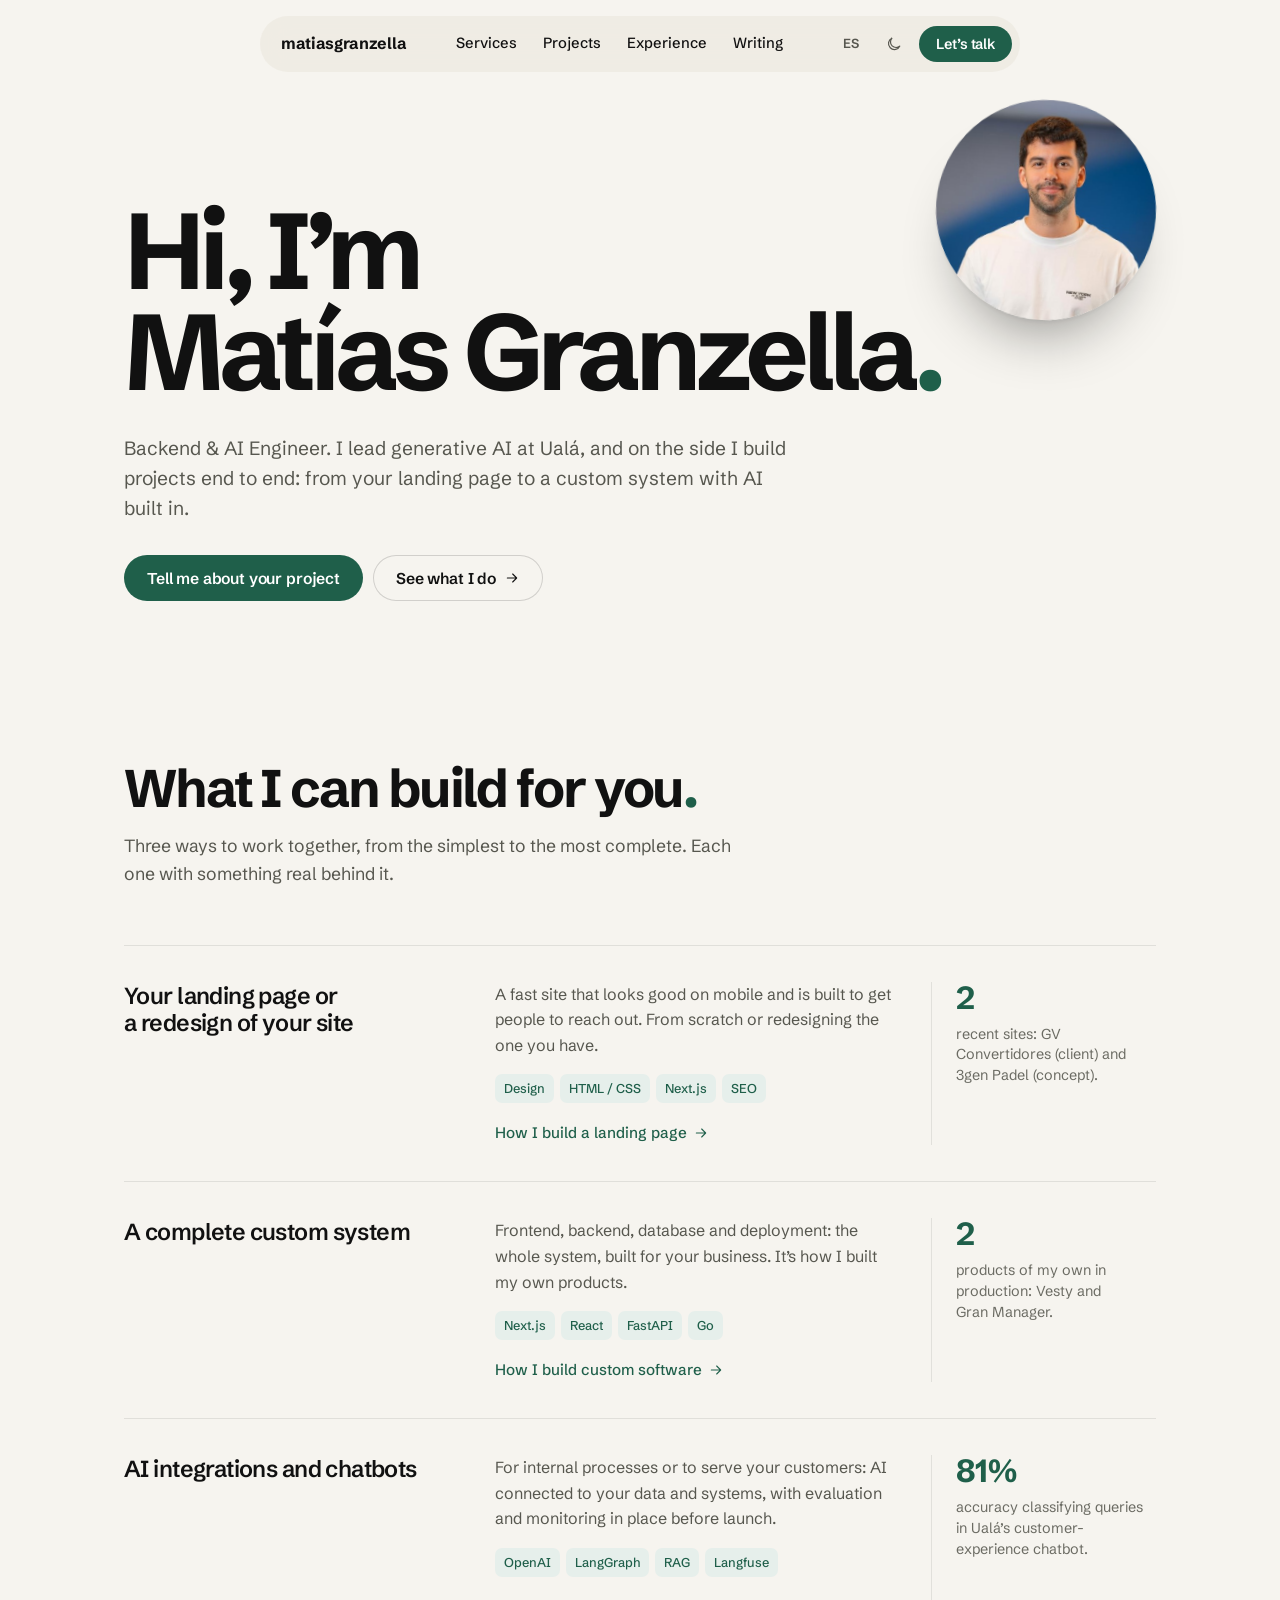
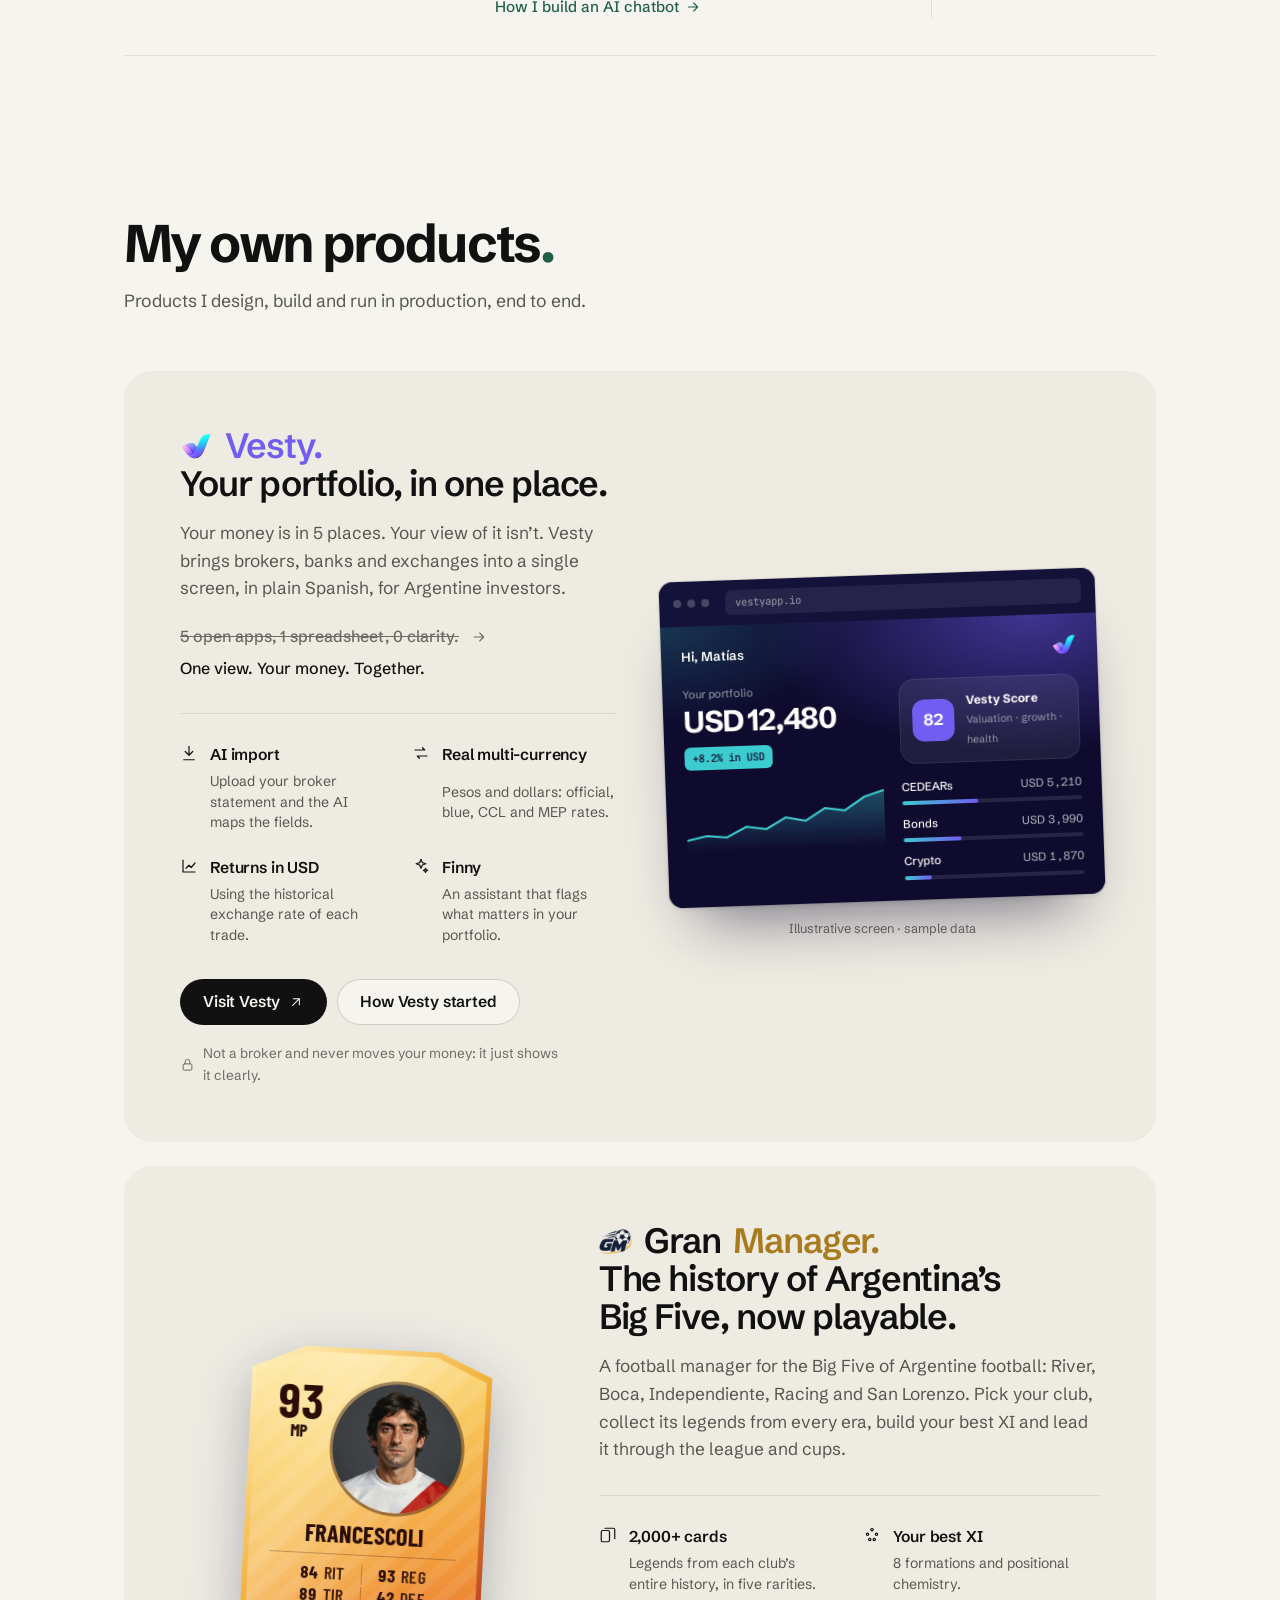
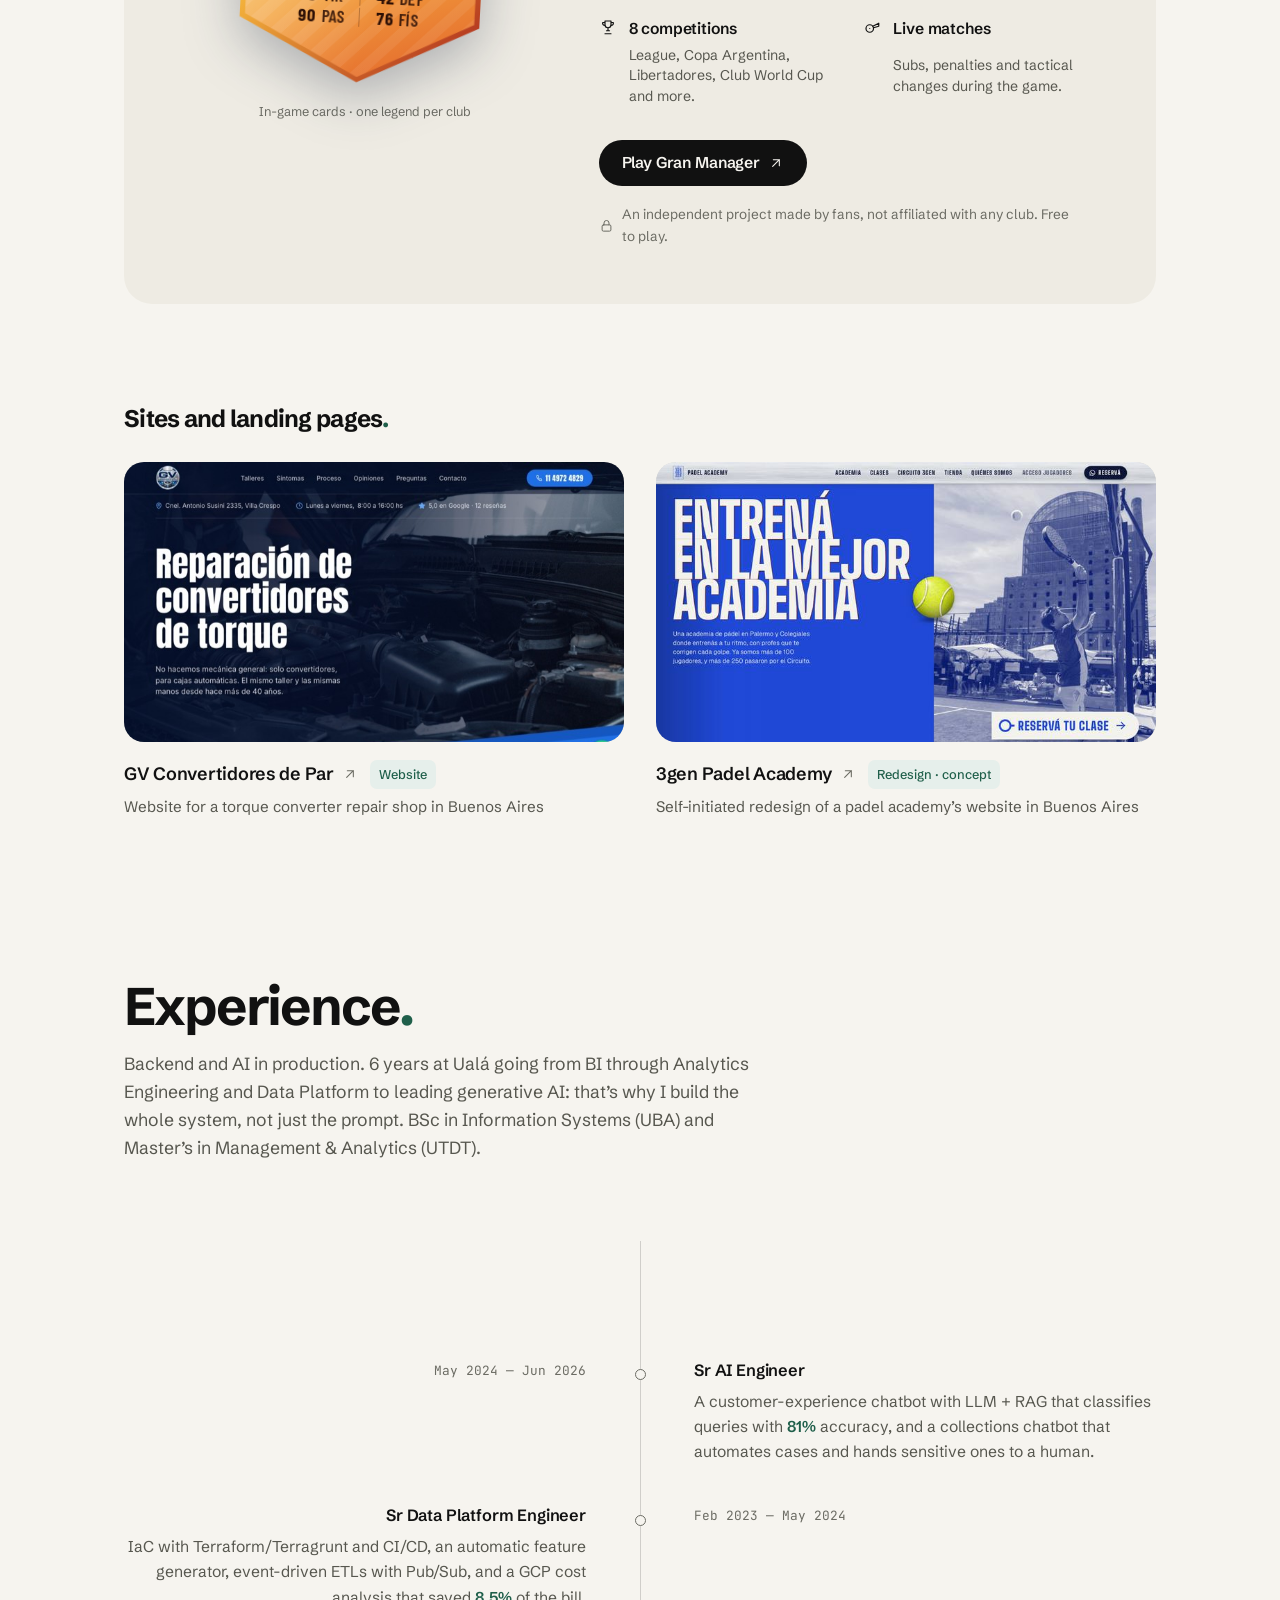
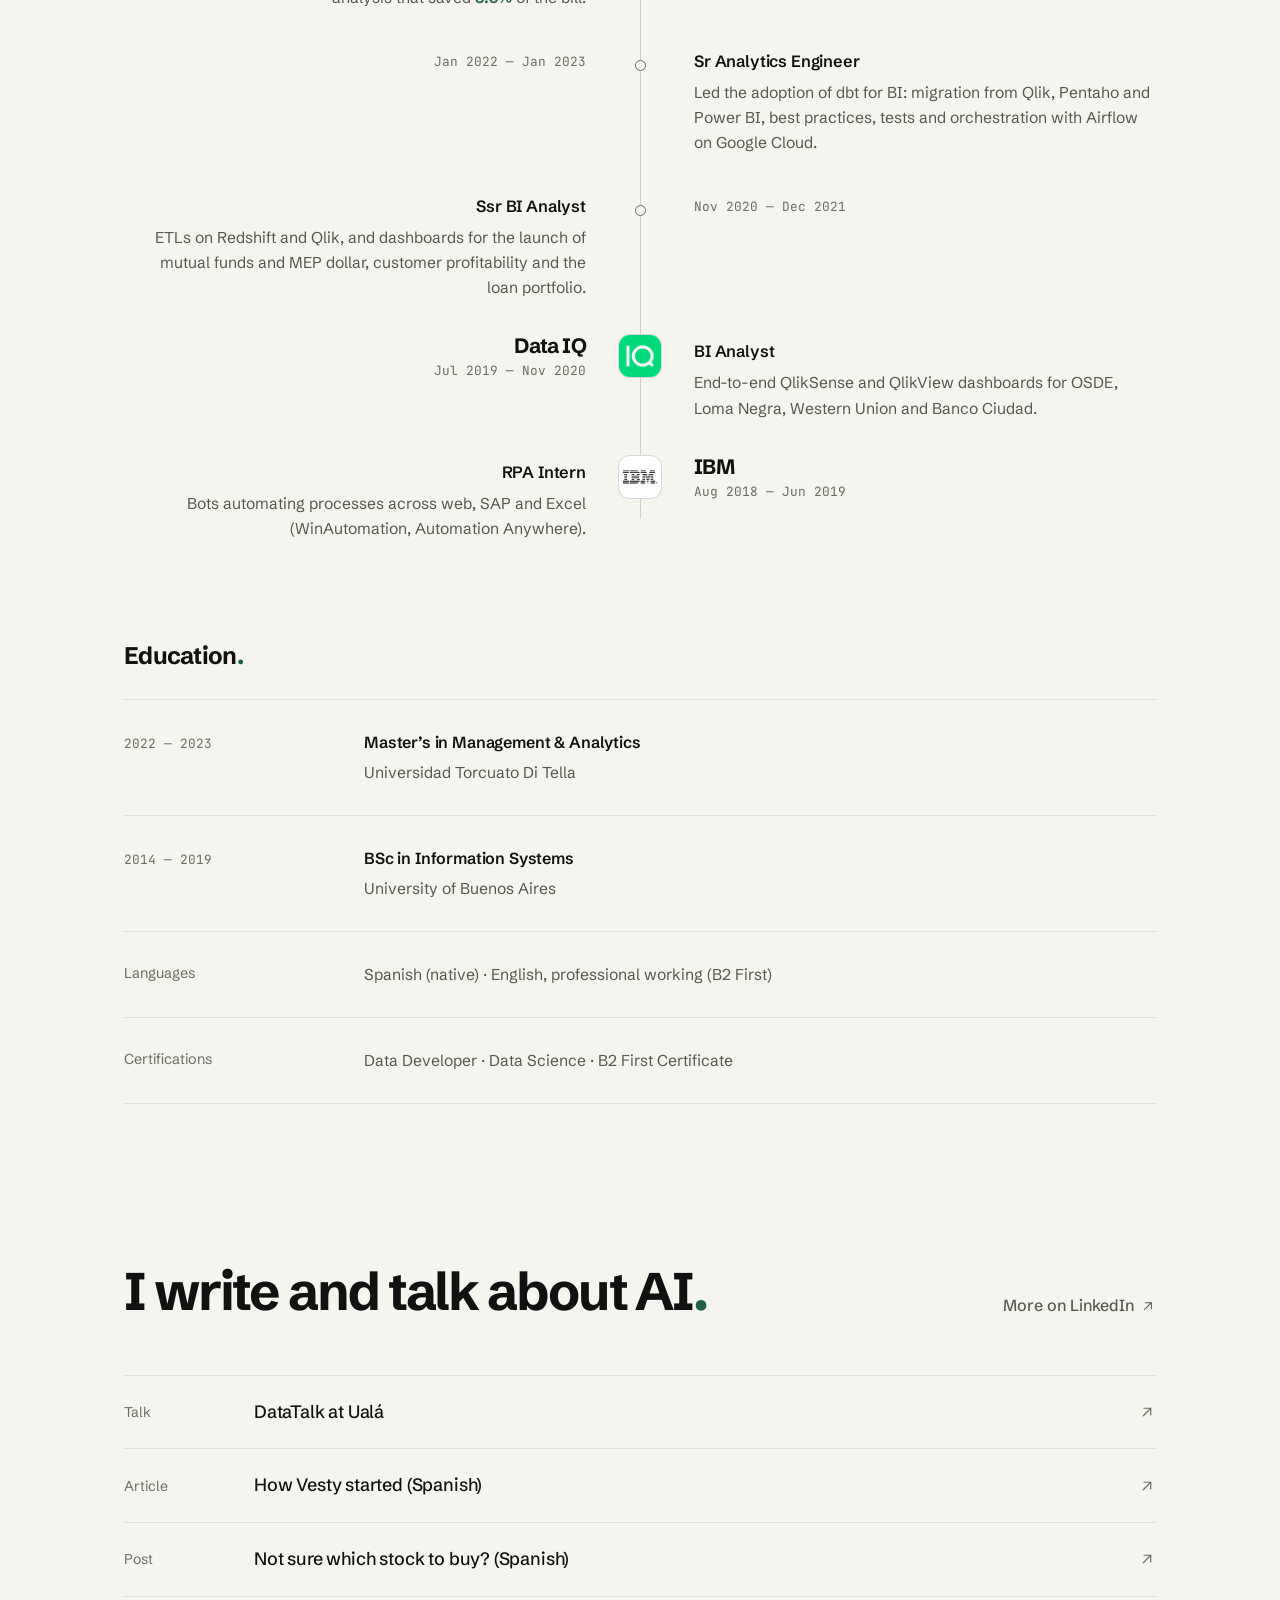
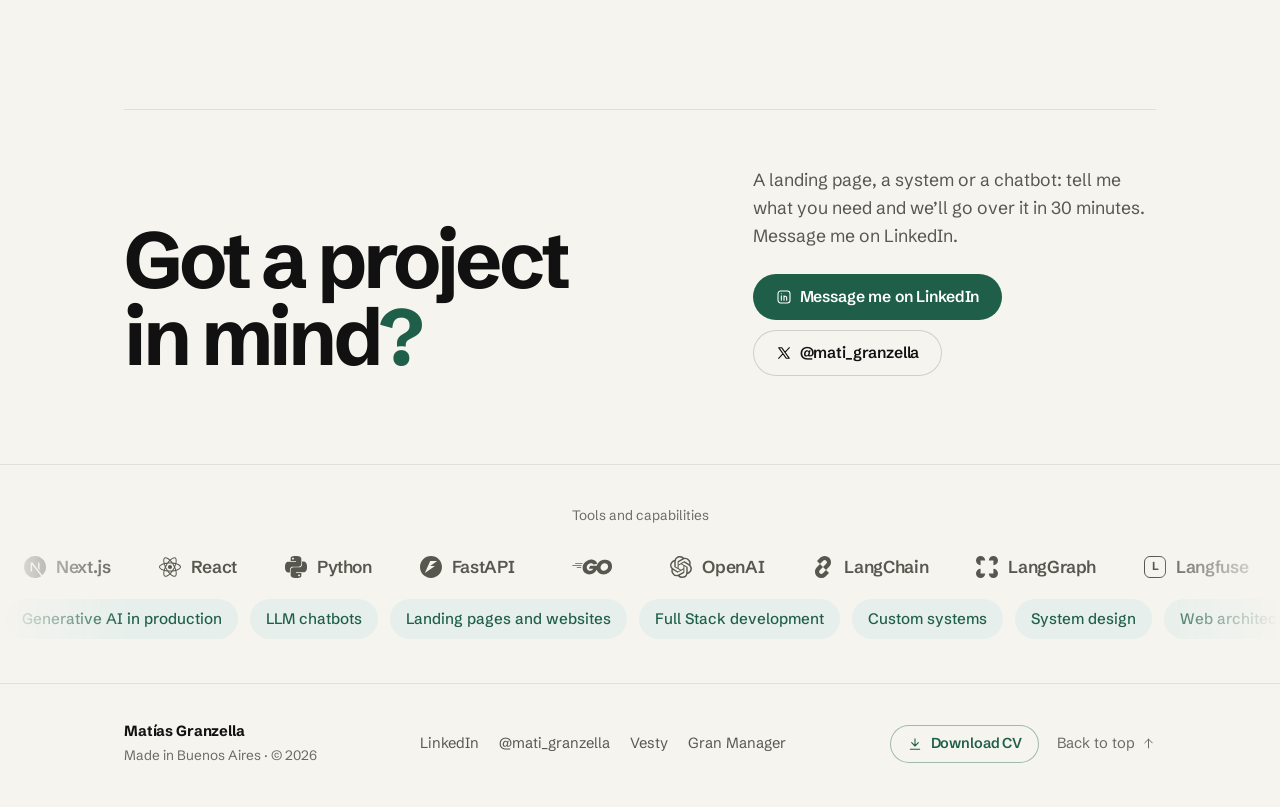
==== commit bf380d1e: "Saco el mail de contacto: LinkedIn vuelve a ser el único canal Co-Authored-By: Claude Opus 5.5 <nore" ====
--- a/en/index.html
+++ b/en/index.html
@@ -47,7 +47,6 @@
         "url": "https://matiasgranzella.com/",
         "image": "https://matiasgranzella.com/assets/foto_perfil.jpeg",
         "jobTitle": "Backend & AI Engineer",
-        "email": "mailto:hola@matiasgranzella.com",
         "description": "Backend & AI Engineer en Buenos Aires. AI Lead en Ualá y desarrollador freelance: landings, sistemas a medida con backend propio e integraciones y chatbots con IA.",
         "worksFor": { "@type": "Organization", "name": "Ualá", "url": "https://www.uala.com.ar" },
         "alumniOf": [
@@ -98,8 +97,11 @@
   }
   </script>
 
+  <link rel="icon" href="/favicon.ico" sizes="48x48" />
+  <link rel="icon" type="image/png" sizes="96x96" href="/assets/favicon-96.png" />
+  <link rel="icon" type="image/png" sizes="192x192" href="/assets/favicon-192.png" />
   <link rel="icon" type="image/svg+xml" href="/assets/favicon.svg" />
-  <link rel="apple-touch-icon" href="/assets/favicon.svg" />
+  <link rel="apple-touch-icon" href="/apple-touch-icon.png" />
 
   <script>
     // Tema antes del primer paint: preferencia guardada o la del sistema
